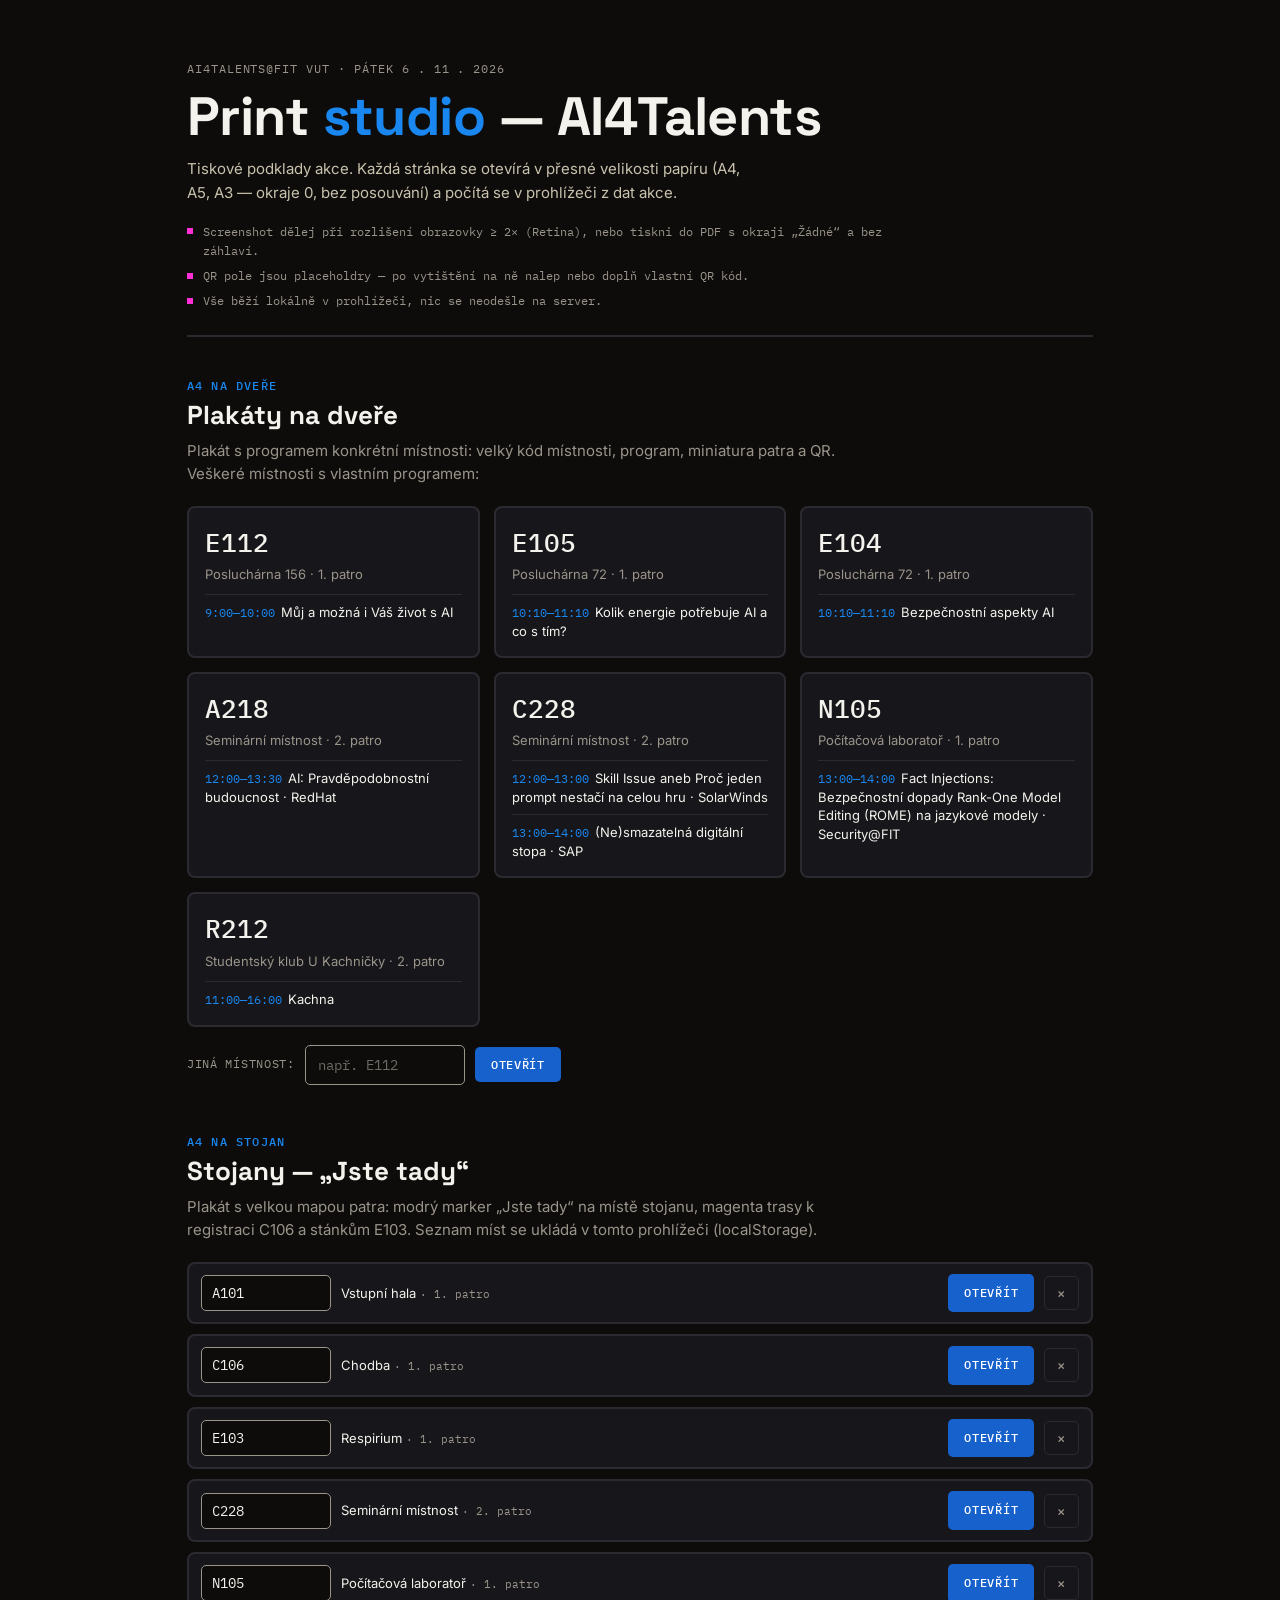
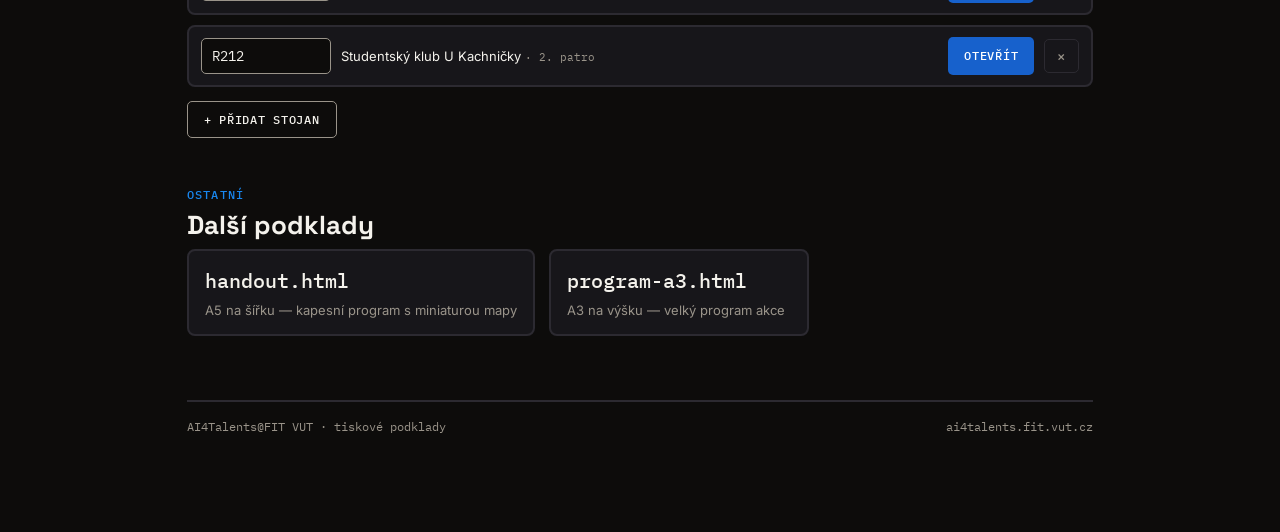
==== print/index.html @ 60e9061f "AI4Talents@FIT VUT — static site: programme app, map, print pages, route editor Pátek 6. 11. 2026 · " ====
<!DOCTYPE html>
<html lang="cs">
<head>
  <meta charset="utf-8">
  <meta name="viewport" content="width=device-width, initial-scale=1">
  <title>Print studio — AI4Talents</title>
  <meta name="description" content="Print studio AI4Talents@FIT VUT — generátor tiskových podkladů: plakáty na dveře, stojany „Jste tady“, letáček a A3 program.">
  <!-- One Google Fonts request: Space Grotesk 500/700, Inter 400/500/600, IBM Plex Mono 400/500 -->
  <link rel="preconnect" href="https://fonts.googleapis.com">
  <link rel="preconnect" href="https://fonts.gstatic.com" crossorigin>
  <link rel="stylesheet" href="https://fonts.googleapis.com/css2?family=Space+Grotesk:wght@500;700&amp;family=Inter:wght@400;500;600&amp;family=IBM+Plex+Mono:wght@400;500&amp;display=swap">
  <style>
    /* ============ Print studio (print/index.html) — SCREEN page, dark UI ============
       Not for printing itself: it opens the parametric print pages
       (door.html?room=, stand.html?at=, handout.html, program-a3.html),
       each rendered at its exact paper size for screenshotting. */

    :root {
      --ground-dark: #0d0c0b; --panel-dark: #17161a; --panel-dark-2: #1d1c21;
      --ink-on-dark: #f4f2ec; --muted-on-dark: #9a948a; --cream: #c9c2ad;
      --blue: #1761cc; --blue-bright: #1987ef; --magenta: #ff2fd6;
      --line-dark: #2c2a31;
    }

    * { box-sizing: border-box; }

    body {
      margin: 0;
      background: var(--ground-dark);
      color: var(--ink-on-dark);
      font-family: Inter, system-ui, sans-serif;
      font-size: 15px;
      line-height: 1.55;
    }

    .wrap { max-width: 1060px; margin: 0 auto; padding: 20px 20px 80px; }
    @media (min-width: 960px) { .wrap { padding: 32px 6vw 96px; } }

    a { color: var(--blue-bright); }

    :focus-visible {
      outline: 3px solid var(--blue-bright);
      outline-offset: 2px;
    }

    /* ------------------------------------------------------------- header -- */

    .ps-head { padding: 28px 0 24px; border-bottom: 2px solid var(--line-dark); }

    .ps-meta {
      margin: 0 0 10px;
      font-family: 'IBM Plex Mono', monospace;
      font-size: 12px; letter-spacing: .08em; text-transform: uppercase;
      color: var(--muted-on-dark);
    }

    .ps-title {
      margin: 0 0 12px;
      font-family: 'Space Grotesk', sans-serif;
      font-weight: 700;
      font-size: clamp(34px, 6vw, 54px);
      line-height: 1.05;
      letter-spacing: -.01em;
    }

    .ps-title em {
      font-style: normal; color: var(--blue-bright);
    }

    .ps-lede {
      margin: 0;
      max-width: 62ch;
      color: var(--cream);
      font-size: 15px;
    }

    .ps-notes {
      margin: 18px 0 0;
      padding: 0;
      list-style: none;
      display: grid;
      gap: 6px;
      max-width: 78ch;
    }

    .ps-notes li {
      font-family: 'IBM Plex Mono', monospace;
      font-size: 12px; line-height: 1.6;
      color: var(--muted-on-dark);
      padding-left: 16px;
      position: relative;
    }

    .ps-notes li::before {
      content: ''; position: absolute; left: 0; top: .55em;
      width: 6px; height: 6px; background: var(--magenta);
    }

    /* ---------------------------------------------------------- sections -- */

    .ps-sec { padding: 40px 0 8px; }

    .ps-sec-kicker {
      margin: 0 0 6px;
      font-family: 'IBM Plex Mono', monospace;
      font-size: 12px; font-weight: 500;
      letter-spacing: .1em; text-transform: uppercase;
      color: var(--blue-bright);
    }

    .ps-sec-title {
      margin: 0 0 8px;
      font-family: 'Space Grotesk', sans-serif;
      font-weight: 700; font-size: 26px; line-height: 1.15;
    }

    .ps-sec-desc { margin: 0 0 20px; color: var(--muted-on-dark); max-width: 72ch; }

    /* ------------------------------------------------------- door posters -- */

    .door-grid {
      display: grid;
      grid-template-columns: repeat(auto-fill, minmax(280px, 1fr));
      gap: 14px;
    }

    .door-btn {
      display: block;
      background: var(--panel-dark);
      border: 2px solid var(--line-dark);
      border-radius: 8px;
      padding: 14px 16px 16px;
      color: var(--ink-on-dark);
      text-decoration: none;
      transition: transform .15s ease, border-color .15s ease;
    }

    .door-btn:hover {
      transform: translateY(-4px);
      border-color: var(--blue);
    }

    .door-code {
      font-family: 'IBM Plex Mono', monospace;
      font-size: 26px; font-weight: 500;
      font-variant-numeric: tabular-nums;
    }

    .door-name {
      margin: 2px 0 10px;
      font-size: 13px; color: var(--muted-on-dark);
    }

    .door-ev {
      margin: 8px 0 0;
      padding-top: 8px;
      border-top: 1px solid var(--line-dark);
      font-size: 13px; line-height: 1.4;
    }

    .door-ev time {
      font-family: 'IBM Plex Mono', monospace;
      font-size: 12px; color: var(--blue-bright);
      margin-right: 6px;
      font-variant-numeric: tabular-nums;
    }

    .custom-form {
      margin-top: 18px;
      display: flex; flex-wrap: wrap; align-items: center; gap: 10px;
    }

    .custom-form label {
      font-family: 'IBM Plex Mono', monospace;
      font-size: 12px; letter-spacing: .06em; text-transform: uppercase;
      color: var(--muted-on-dark);
    }

    .ps-input {
      background: var(--ground-dark);
      border: 1px solid var(--muted-on-dark);
      border-radius: 5px;
      color: var(--ink-on-dark);
      font-family: 'IBM Plex Mono', monospace;
      font-size: 14px;
      padding: 10px 12px;
      width: 160px;
    }

    .ps-input::placeholder { color: #6f6b64; }

    .ps-input:focus-visible { outline-offset: 0; border-color: var(--blue-bright); }

    .ps-err {
      margin: 10px 0 0;
      font-family: 'IBM Plex Mono', monospace;
      font-size: 12px;
      color: #ff8fd9;
    }

    /* --------------------------------------------------------------- stands -- */

    .stand-list { list-style: none; margin: 0; padding: 0; display: grid; gap: 10px; }

    .stand-row {
      display: grid;
      grid-template-columns: 130px 1fr auto auto;
      gap: 10px; align-items: center;
      background: var(--panel-dark);
      border: 2px solid var(--line-dark);
      border-radius: 8px;
      padding: 10px 12px;
    }

    .stand-row input.ps-input { width: 100%; padding: 8px 10px; }

    .stand-label {
      font-size: 13px; line-height: 1.4;
      color: var(--ink-on-dark);
      min-width: 0;
      overflow-wrap: anywhere;
    }

    .stand-label small { color: var(--muted-on-dark); font-family: 'IBM Plex Mono', monospace; font-size: 11px; }
    .stand-label.is-bad { color: #ff8fd9; font-family: 'IBM Plex Mono', monospace; font-size: 12px; }

    .stand-add { margin-top: 14px; }

    @media (max-width: 640px) {
      .stand-row { grid-template-columns: 1fr auto; }
      .stand-row input.ps-input { grid-column: 1 / -1; }
      .stand-label { grid-column: 1 / -1; }
    }

    /* -------------------------------------------------------------- buttons -- */

    .btn {
      display: inline-block;
      background: var(--blue);
      color: #fff;
      border: 0; border-radius: 5px;
      font-family: 'IBM Plex Mono', monospace;
      font-size: 12px; font-weight: 500;
      letter-spacing: .06em; text-transform: uppercase;
      text-decoration: none;
      padding: 10px 16px;
      cursor: pointer;
      transition: transform .15s ease, background .15s ease;
    }

    .btn:hover { background: var(--blue-bright); transform: translateY(-2px); color: #fff; }

    .btn--off {
      background: var(--panel-dark-2);
      color: var(--muted-on-dark);
      cursor: not-allowed;
      pointer-events: none;
    }

    .btn--ghost {
      background: transparent;
      color: var(--ink-on-dark);
      border: 1px solid var(--muted-on-dark);
    }

    .btn--ghost:hover { border-color: var(--blue-bright); color: var(--blue-bright); background: transparent; }

    .btn--remove {
      background: transparent;
      border: 1px solid var(--line-dark);
      color: var(--muted-on-dark);
      font-size: 14px; line-height: 1;
      padding: 9px 12px;
    }

    .btn--remove:hover { border-color: #ff8fd9; color: #ff8fd9; background: transparent; transform: none; }

    .other-grid { display: flex; flex-wrap: wrap; gap: 14px; }

    .other-btn {
      display: block;
      min-width: 260px;
      background: var(--panel-dark);
      border: 2px solid var(--line-dark);
      border-radius: 8px;
      padding: 14px 16px;
      color: var(--ink-on-dark);
      text-decoration: none;
      transition: transform .15s ease, border-color .15s ease;
    }

    .other-btn:hover { transform: translateY(-4px); border-color: var(--blue); color: var(--ink-on-dark); }

    .other-btn .door-code { font-size: 20px; }
    .other-btn p { margin: 4px 0 0; font-size: 13px; color: var(--muted-on-dark); }

    /* --------------------------------------------------------------- footer -- */

    .ps-foot {
      margin-top: 56px;
      padding-top: 16px;
      border-top: 2px solid var(--line-dark);
      font-family: 'IBM Plex Mono', monospace;
      font-size: 12px; color: var(--muted-on-dark);
      display: flex; flex-wrap: wrap; gap: 8px 24px; justify-content: space-between;
    }
  </style>
</head>
<body>
  <div class="wrap">
    <header class="ps-head">
      <p class="ps-meta">AI4Talents@FIT VUT · pátek 6 . 11 . 2026</p>
      <h1 class="ps-title">Print <em>studio</em> — AI4Talents</h1>
      <p class="ps-lede">
        Tiskové podklady akce. Každá stránka se otevírá v přesné velikosti papíru
        (A4, A5, A3 — okraje 0, bez posouvání) a počítá se v prohlížeči z dat akce.
      </p>
      <ul class="ps-notes">
        <li>Screenshot dělej při rozlišení obrazovky ≥ 2× (Retina), nebo tiskni do PDF s okraji „Žádné“ a bez záhlaví.</li>
        <li>QR pole jsou placeholdry — po vytištění na ně nalep nebo doplň vlastní QR kód.</li>
        <li>Vše běží lokálně v prohlížeči, nic se neodešle na server.</li>
      </ul>
    </header>

    <main>
      <!-- ---------------------------------------------------- door posters -->
      <section class="ps-sec" aria-labelledby="doors-title">
        <p class="ps-sec-kicker">A4 na dveře</p>
        <h2 class="ps-sec-title" id="doors-title">Plakáty na dveře</h2>
        <p class="ps-sec-desc">
          Plakát s programem konkrétní místnosti: velký kód místnosti, program,
          miniatura patra a QR. Veškeré místnosti s vlastním programem:
        </p>
        <div class="door-grid" id="door-grid"></div>

        <form class="custom-form" id="door-custom" novalidate>
          <label for="door-room">Jiná místnost:</label>
          <input class="ps-input" id="door-room" name="room" list="stand-rooms"
                 placeholder="např. E112" autocomplete="off" spellcheck="false">
          <button class="btn" type="submit">Otevřít</button>
        </form>
        <p class="ps-err" id="door-err" role="alert" hidden></p>
      </section>

      <!-- --------------------------------------------------------- stands -->
      <section class="ps-sec" aria-labelledby="stands-title">
        <p class="ps-sec-kicker">A4 na stojan</p>
        <h2 class="ps-sec-title" id="stands-title">Stojany — „Jste tady“</h2>
        <p class="ps-sec-desc">
          Plakát s velkou mapou patra: modrý marker „Jste tady“ na místě stojanu,
          magenta trasy k registraci C106 a stánkům E103. Seznam míst se ukládá
          v tomto prohlížeči (localStorage).
        </p>
        <ul class="stand-list" id="stand-list"></ul>
        <button class="btn btn--ghost stand-add" id="stand-add" type="button">+ Přidat stojan</button>
      </section>

      <!-- --------------------------------------------------------- other -->
      <section class="ps-sec" aria-labelledby="other-title">
        <p class="ps-sec-kicker">Ostatní</p>
        <h2 class="ps-sec-title" id="other-title">Další podklady</h2>
        <div class="other-grid">
          <a class="other-btn" href="handout.html" target="_blank" rel="noopener">
            <span class="door-code">handout.html</span>
            <p>A5 na šířku — kapesní program s miniaturou mapy</p>
          </a>
          <a class="other-btn" href="program-a3.html" target="_blank" rel="noopener">
            <span class="door-code">program-a3.html</span>
            <p>A3 na výšku — velký program akce</p>
          </a>
        </div>
      </section>
    </main>

    <footer class="ps-foot">
      <span>AI4Talents@FIT VUT · tiskové podklady</span>
      <span>ai4talents.fit.vut.cz</span>
    </footer>
  </div>

  <!-- room ids of floors 1 / 2 / -2 for the stand editor + custom door input -->
  <datalist id="stand-rooms"></datalist>

  <script src="../assets/js/data.js"></script>
  <script>
    // print/index.html — print studio logic (screen only, dark UI).
    // Builds door-poster buttons from event data, a validated custom-room
    // opener, and a localStorage-persisted stands editor ('ai4t-stands').
    (function () {
      'use strict';

      var DATA = window.AI4T_DATA;

      // ------------------------------------------------------------- index --

      var roomIndex = {};   // canonical id -> {floor, room}
      var FLOOR_CAPTION = {
        '2': '2. patro', '1': '1. patro', '-1': '-1. podlaží',
        '-2': '-2. podlaží', '3': '3. patro', '4': '4. patro'
      };
      Object.keys(DATA.map).forEach(function (f) {
        DATA.map[f].rooms.forEach(function (r) {
          if (!roomIndex[r.id]) roomIndex[r.id] = { floor: f, room: r };
        });
      });

      function esc(s) {
        return String(s).replace(/[&<>"']/g, function (c) {
          return { '&': '&amp;', '<': '&lt;', '>': '&gt;', '"': '&quot;', "'": '&#39;' }[c];
        });
      }

      // Case-insensitive room lookup; returns canonical id or null.
      function findRoom(raw) {
        var v = String(raw || '').trim();
        if (!v) return null;
        if (roomIndex[v]) return v;
        var up = v.toUpperCase();
        if (roomIndex[up]) return up;
        return null;
      }

      function roomLabel(id) {
        var info = roomIndex[id];
        if (!info) return null;
        var name = info.room.name || 'místnost bez názvu';
        return { name: name, floor: FLOOR_CAPTION[info.floor] || info.floor };
      }

      // -------------------------------------------------------- door grid --

      // Event rooms with their own programme (SPEC 4 door poster set).
      var DOOR_ROOMS = ['E112', 'E105', 'E104', 'A218', 'C228', 'N105', 'R212'];
      var eventsByRoom = {};
      ((DATA.events && DATA.events.events) || []).forEach(function (ev) {
        (eventsByRoom[ev.room] = eventsByRoom[ev.room] || []).push(ev);
      });

      var doorGrid = document.getElementById('door-grid');
      doorGrid.innerHTML = DOOR_ROOMS.map(function (id) {
        var evs = eventsByRoom[id] || [];
        var lab = roomLabel(id) || { name: '', floor: '' };
        var evHtml = evs.map(function (ev) {
          return '<p class="door-ev"><time>' + esc(ev.start) + '—' + esc(ev.end) + '</time>' +
            esc(ev.title) + (ev.partner ? ' · ' + esc(ev.partner) : '') + '</p>';
        }).join('');
        return '<a class="door-btn" href="door.html?room=' + encodeURIComponent(id) +
          '" target="_blank" rel="noopener">' +
          '<span class="door-code">' + esc(id) + '</span>' +
          '<p class="door-name">' + esc(lab.name) + ' · ' + esc(lab.floor) + '</p>' +
          evHtml + '</a>';
      }).join('');

      // -------------------------------------------------- custom door form --

      var doorForm = document.getElementById('door-custom');
      var doorInput = document.getElementById('door-room');
      var doorErr = document.getElementById('door-err');

      doorForm.addEventListener('submit', function (e) {
        e.preventDefault();
        var id = findRoom(doorInput.value);
        doorErr.hidden = true;
        if (!id) {
          doorErr.textContent = 'Neznámá místnost — zkontroluj kód (např. E112, C228, R212).';
          doorErr.hidden = false;
          doorInput.focus();
          return;
        }
        doorInput.value = id;
        window.open('door.html?room=' + encodeURIComponent(id), '_blank', 'noopener');
      });

      // ------------------------------------------------------ stands editor --

      var DEFAULT_STANDS = ['A101', 'C106', 'E103', 'C228', 'N105', 'R212'];
      var STORE_KEY = 'ai4t-stands';

      function loadStands() {
        try {
          var raw = window.localStorage.getItem(STORE_KEY);
          if (raw == null) return DEFAULT_STANDS.slice();
          var arr = JSON.parse(raw);
          if (Object.prototype.toString.call(arr) !== '[object Array]') return DEFAULT_STANDS.slice();
          return arr.map(function (v) { return String(v).trim().toUpperCase(); })
            .filter(function (v) { return v.length > 0; });
        } catch (err) {
          return DEFAULT_STANDS.slice();
        }
      }

      function saveStands(ids) {
        try { window.localStorage.setItem(STORE_KEY, JSON.stringify(ids)); }
        catch (err) { /* storage unavailable (private mode) — keep session-only */ }
      }

      // Datalist: all room ids of the floors used by stands (1, 2, -2).
      var datalist = document.getElementById('stand-rooms');
      datalist.innerHTML = ['1', '2', '-2'].map(function (f) {
        return DATA.map[f].rooms.map(function (r) {
          return '<option value="' + esc(r.id) + '"></option>';
        }).join('');
      }).join('');

      var standList = document.getElementById('stand-list');
      var standSeq = 0; // unique input ids for label/aria wiring

      function makeRow(value) {
        standSeq += 1;
        var li = document.createElement('li');
        li.className = 'stand-row';

        var input = document.createElement('input');
        input.className = 'ps-input';
        input.id = 'stand-input-' + standSeq;
        input.setAttribute('list', 'stand-rooms');
        input.setAttribute('autocomplete', 'off');
        input.setAttribute('spellcheck', 'false');
        input.placeholder = 'kód místnosti';
        input.value = value;

        var lab = document.createElement('label');
        lab.className = 'sr-label'; // visually hidden, keyboard/AT label
        lab.setAttribute('for', input.id);
        lab.textContent = 'Místnost stojanu';
        lab.style.position = 'absolute';
        lab.style.width = '1px'; lab.style.height = '1px';
        lab.style.overflow = 'hidden'; lab.style.clip = 'rect(0 0 0 0)';

        var label = document.createElement('span');
        label.className = 'stand-label';

        var open = document.createElement('a');
        open.className = 'btn';
        open.target = '_blank';
        open.rel = 'noopener';
        open.textContent = 'Otevřít';

        var remove = document.createElement('button');
        remove.className = 'btn btn--remove';
        remove.type = 'button';
        remove.textContent = '×';
        remove.addEventListener('click', function () {
          li.remove();
          persist();
        });

        li.appendChild(lab);
        li.appendChild(input);
        li.appendChild(label);
        li.appendChild(open);
        li.appendChild(remove);

        input.addEventListener('input', function () { updateRow(li, input, label, open, remove); });
        input.addEventListener('change', function () {
          var id = findRoom(input.value);
          if (id) input.value = id;
          updateRow(li, input, label, open, remove);
          persist();
        });

        updateRow(li, input, label, open, remove);
        return li;
      }

      function updateRow(li, input, label, open, remove) {
        var id = findRoom(input.value);
        if (id) {
          var lab = roomLabel(id);
          label.className = 'stand-label';
          label.innerHTML = esc(lab.name) + ' <small>· ' + esc(lab.floor) + '</small>';
          open.className = 'btn';
          open.setAttribute('aria-disabled', 'false');
          open.removeAttribute('aria-label');
          open.setAttribute('href', 'stand.html?at=' + encodeURIComponent(id));
          remove.setAttribute('aria-label', 'Odebrat stojan ' + id);
        } else {
          var v = input.value.trim();
          label.className = 'stand-label is-bad';
          label.textContent = v ? ('Neznámá místnost „' + v + '“') : 'Zadej kód místnosti';
          open.className = 'btn btn--off';
          open.setAttribute('aria-disabled', 'true');
          open.removeAttribute('href');
          remove.setAttribute('aria-label', 'Odebrat prázdný stojan');
        }
      }

      function persist() {
        var ids = [];
        standList.querySelectorAll('input').forEach(function (inp) {
          var v = inp.value.trim().toUpperCase();
          if (v) ids.push(v);
        });
        saveStands(ids);
      }

      loadStands().forEach(function (id) {
        standList.appendChild(makeRow(id));
      });

      document.getElementById('stand-add').addEventListener('click', function () {
        var row = makeRow('');
        standList.appendChild(row);
        persist();
        row.querySelector('input').focus();
      });
    })();
  </script>
</body>
</html>
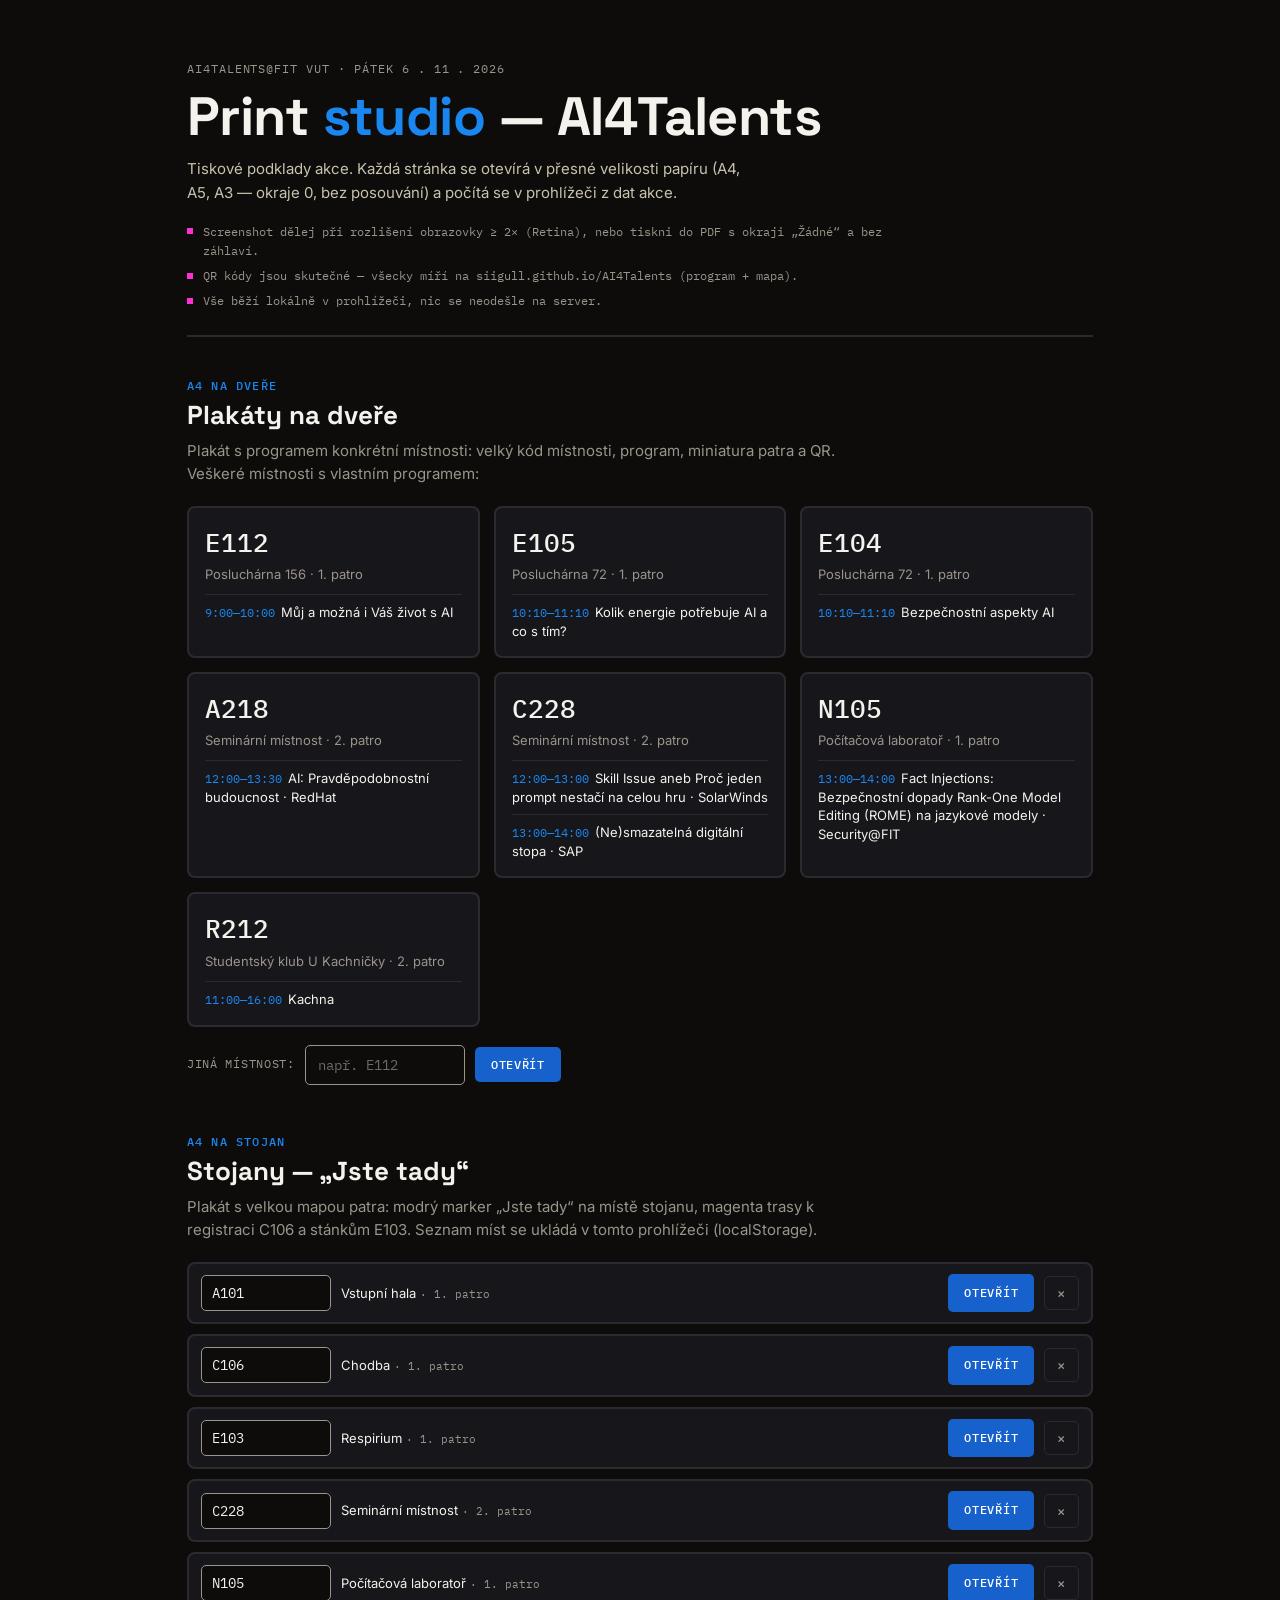
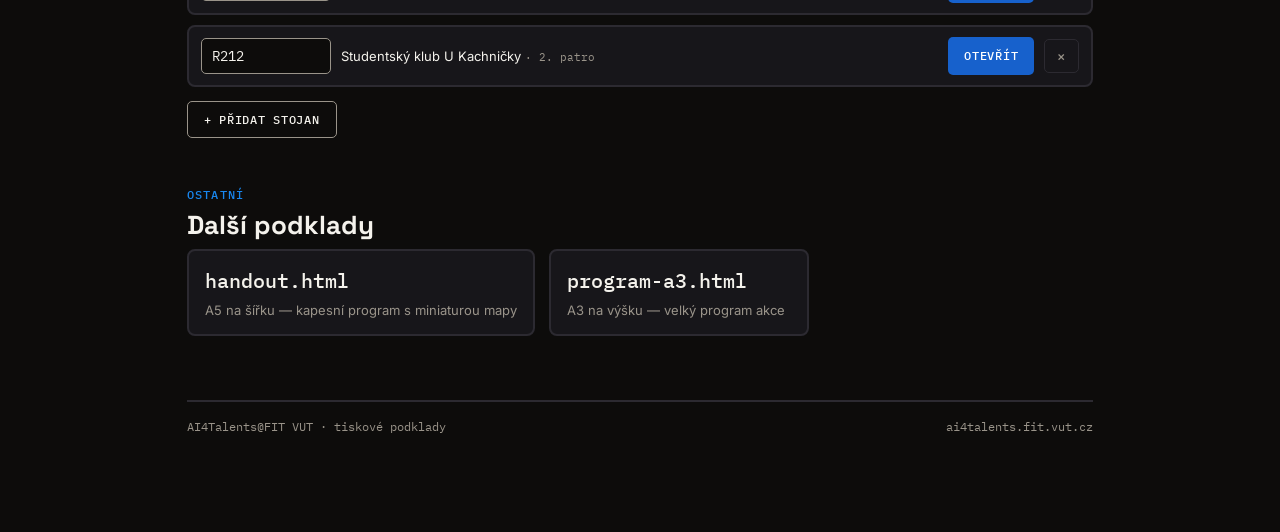
==== commit 3d99b565: "feat: real QR codes in all print pages → https://siigull.github.io/AI4Talents/ (v5-Q, quiet zone bak" ====
--- a/print/index.html
+++ b/print/index.html
@@ -317,7 +317,7 @@
       </p>
       <ul class="ps-notes">
         <li>Screenshot dělej při rozlišení obrazovky ≥ 2× (Retina), nebo tiskni do PDF s okraji „Žádné“ a bez záhlaví.</li>
-        <li>QR pole jsou placeholdry — po vytištění na ně nalep nebo doplň vlastní QR kód.</li>
+        <li>QR kódy jsou skutečné — všecky míří na siigull.github.io/AI4Talents (program + mapa).</li>
         <li>Vše běží lokálně v prohlížeči, nic se neodešle na server.</li>
       </ul>
     </header>
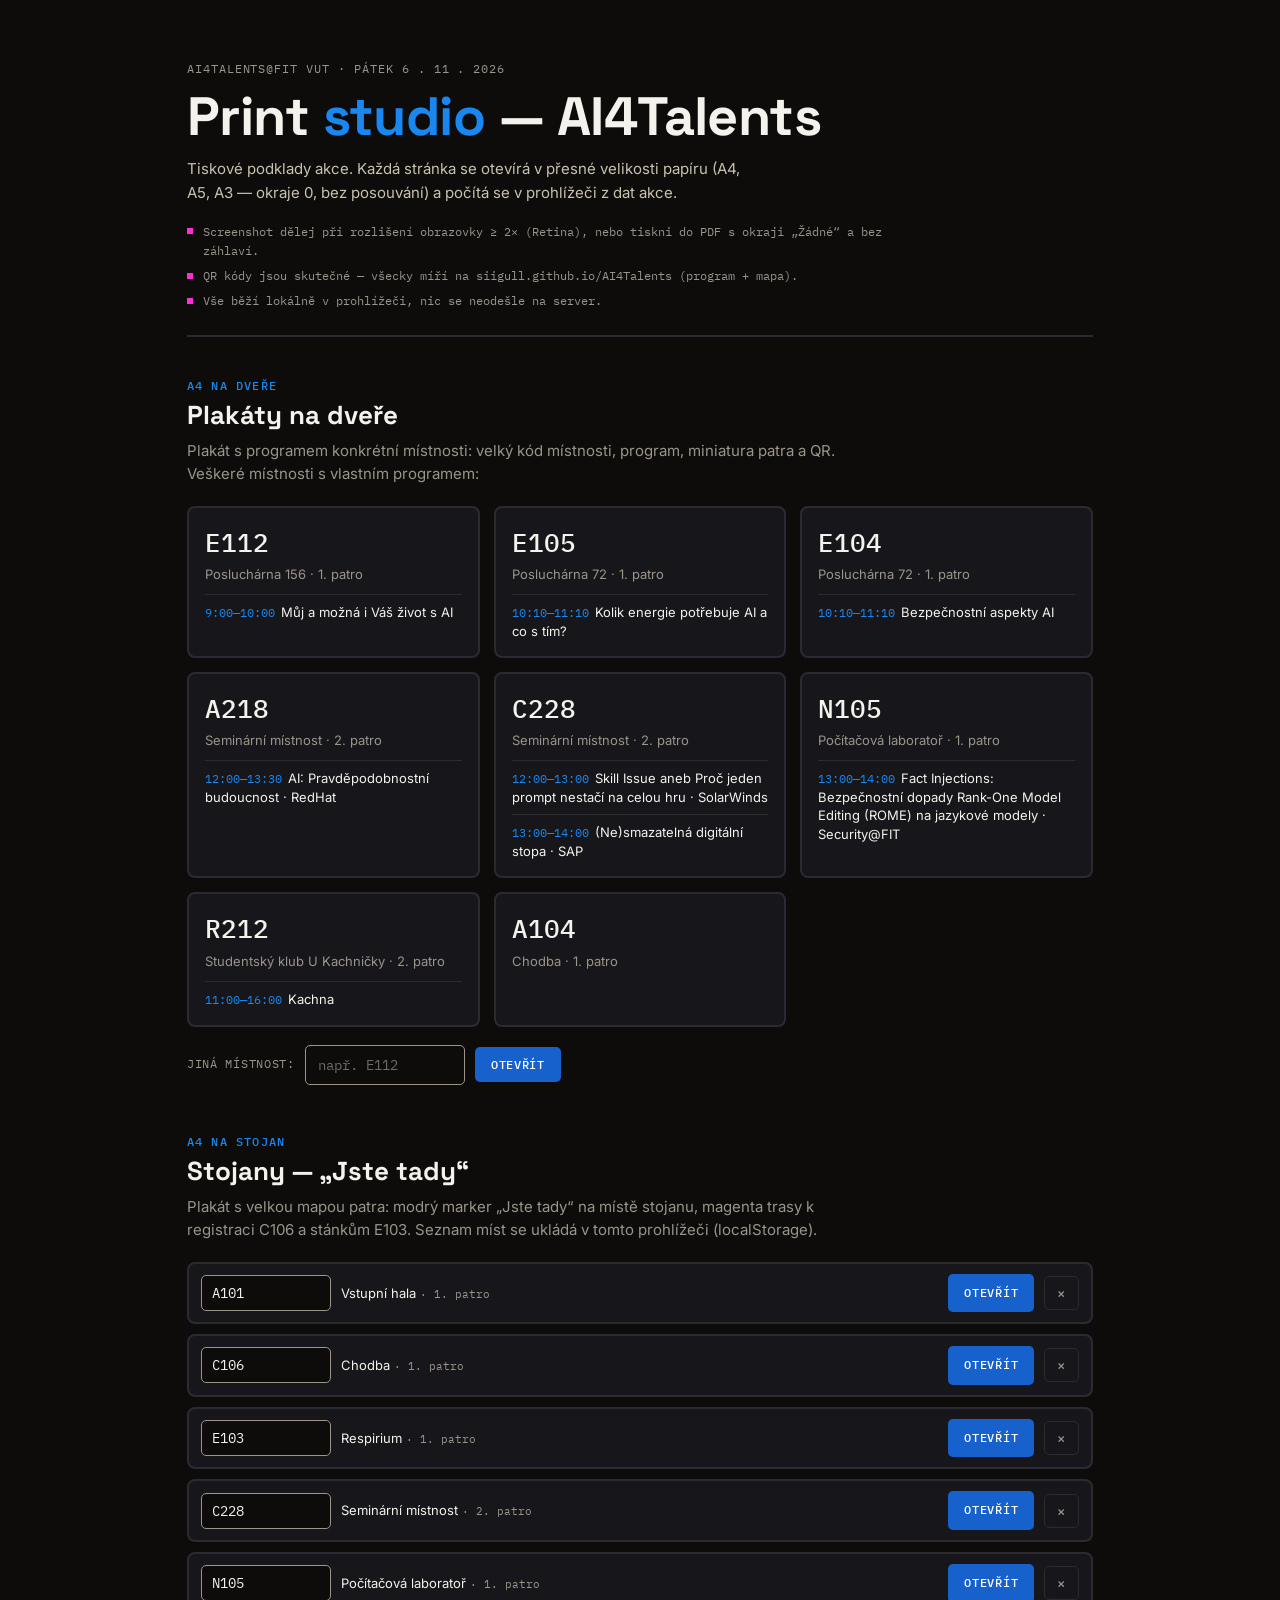
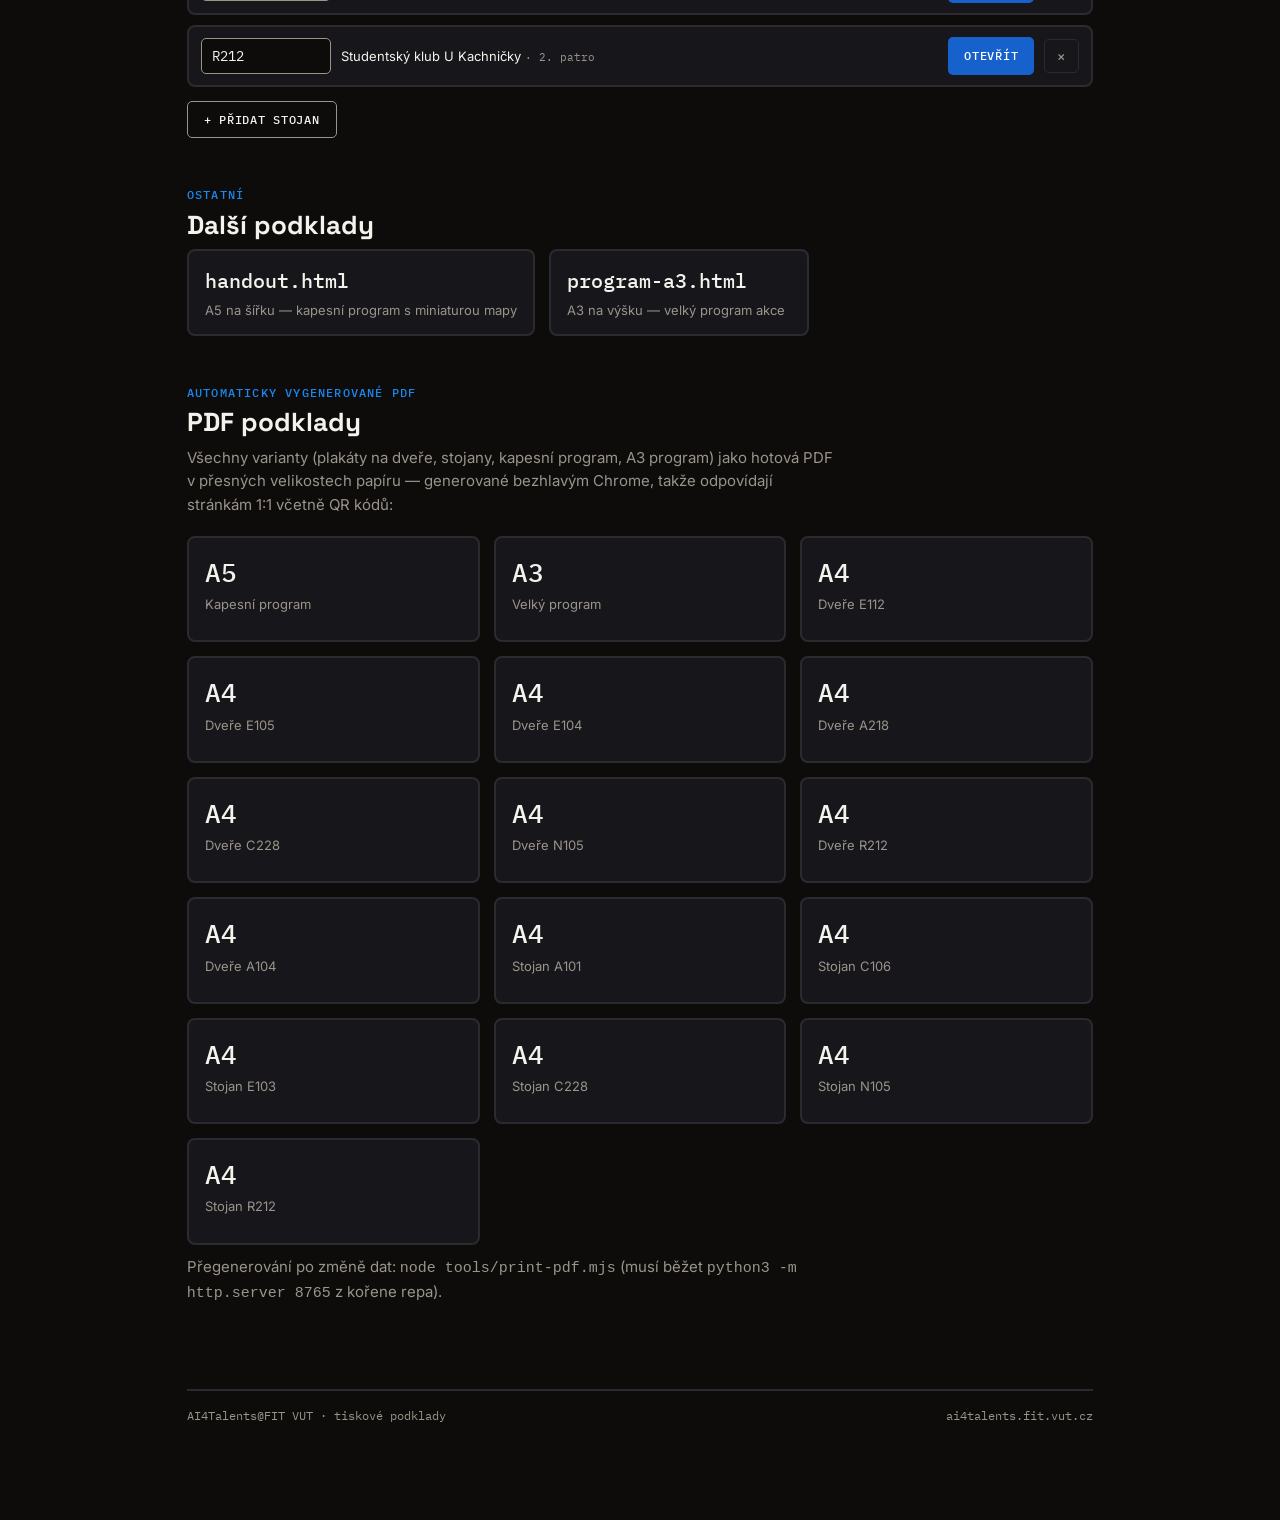
==== commit f51e19d8: "feat: stand v3 tourist signs (direction signboard + first-leg arrows + nearest-room cards); prohlídk" ====
--- a/print/index.html
+++ b/print/index.html
@@ -370,6 +370,21 @@
           </a>
         </div>
       </section>
+      <!-- ------------------------------------------------------------ PDFs -->
+      <section class="ps-sec" aria-labelledby="pdf-title">
+        <p class="ps-sec-kicker">Automaticky vygenerované PDF</p>
+        <h2 class="ps-sec-title" id="pdf-title">PDF podklady</h2>
+        <p class="ps-sec-desc">
+          Všechny varianty (plakáty na dveře, stojany, kapesní program, A3 program)
+          jako hotová PDF v přesných velikostech papíru — generované bezhlavým
+          Chrome, takže odpovídají stránkám 1:1 včetně QR kódů:
+        </p>
+        <div class="door-grid" id="pdf-grid"></div>
+        <p class="ps-sec-desc" style="margin-top: 10px">
+          Přegenerování po změně dat: <code>node tools/print-pdf.mjs</code>
+          (musí běžet <code>python3 -m http.server 8765</code> z kořene repa).
+        </p>
+      </section>
     </main>
 
     <footer class="ps-foot">
@@ -430,7 +445,7 @@
       // -------------------------------------------------------- door grid --
 
       // Event rooms with their own programme (SPEC 4 door poster set).
-      var DOOR_ROOMS = ['E112', 'E105', 'E104', 'A218', 'C228', 'N105', 'R212'];
+      var DOOR_ROOMS = ['E112', 'E105', 'E104', 'A218', 'C228', 'N105', 'R212', 'A104'];
       var eventsByRoom = {};
       ((DATA.events && DATA.events.events) || []).forEach(function (ev) {
         (eventsByRoom[ev.room] = eventsByRoom[ev.room] || []).push(ev);
@@ -604,6 +619,22 @@
         persist();
         row.querySelector('input').focus();
       });
+      // ----------------------------------------------------------- PDFs --
+      var PDFS = [
+        ['../pdf/handout-a5.pdf', 'Kapesní program', 'A5'],
+        ['../pdf/program-a3.pdf', 'Velký program', 'A3'],
+      ].concat(DOOR_ROOMS.map(function (id) {
+        return ['../pdf/door-' + id.toLowerCase() + '.pdf', 'Dveře ' + id, 'A4'];
+      })).concat(loadStands().map(function (id) {
+        return ['../pdf/stand-' + id.toLowerCase() + '.pdf', 'Stojan ' + id, 'A4'];
+      }));
+      var pdfGrid = document.getElementById('pdf-grid');
+      pdfGrid.innerHTML = PDFS.map(function (p) {
+        return '<a class="door-btn" href="' + p[0] + '" target="_blank" rel="noopener">' +
+          '<span class="door-code">' + esc(p[2]) + '</span>' +
+          '<p class="door-name">' + esc(p[1]) + '</p></a>';
+      }).join('');
+
     })();
   </script>
 </body>
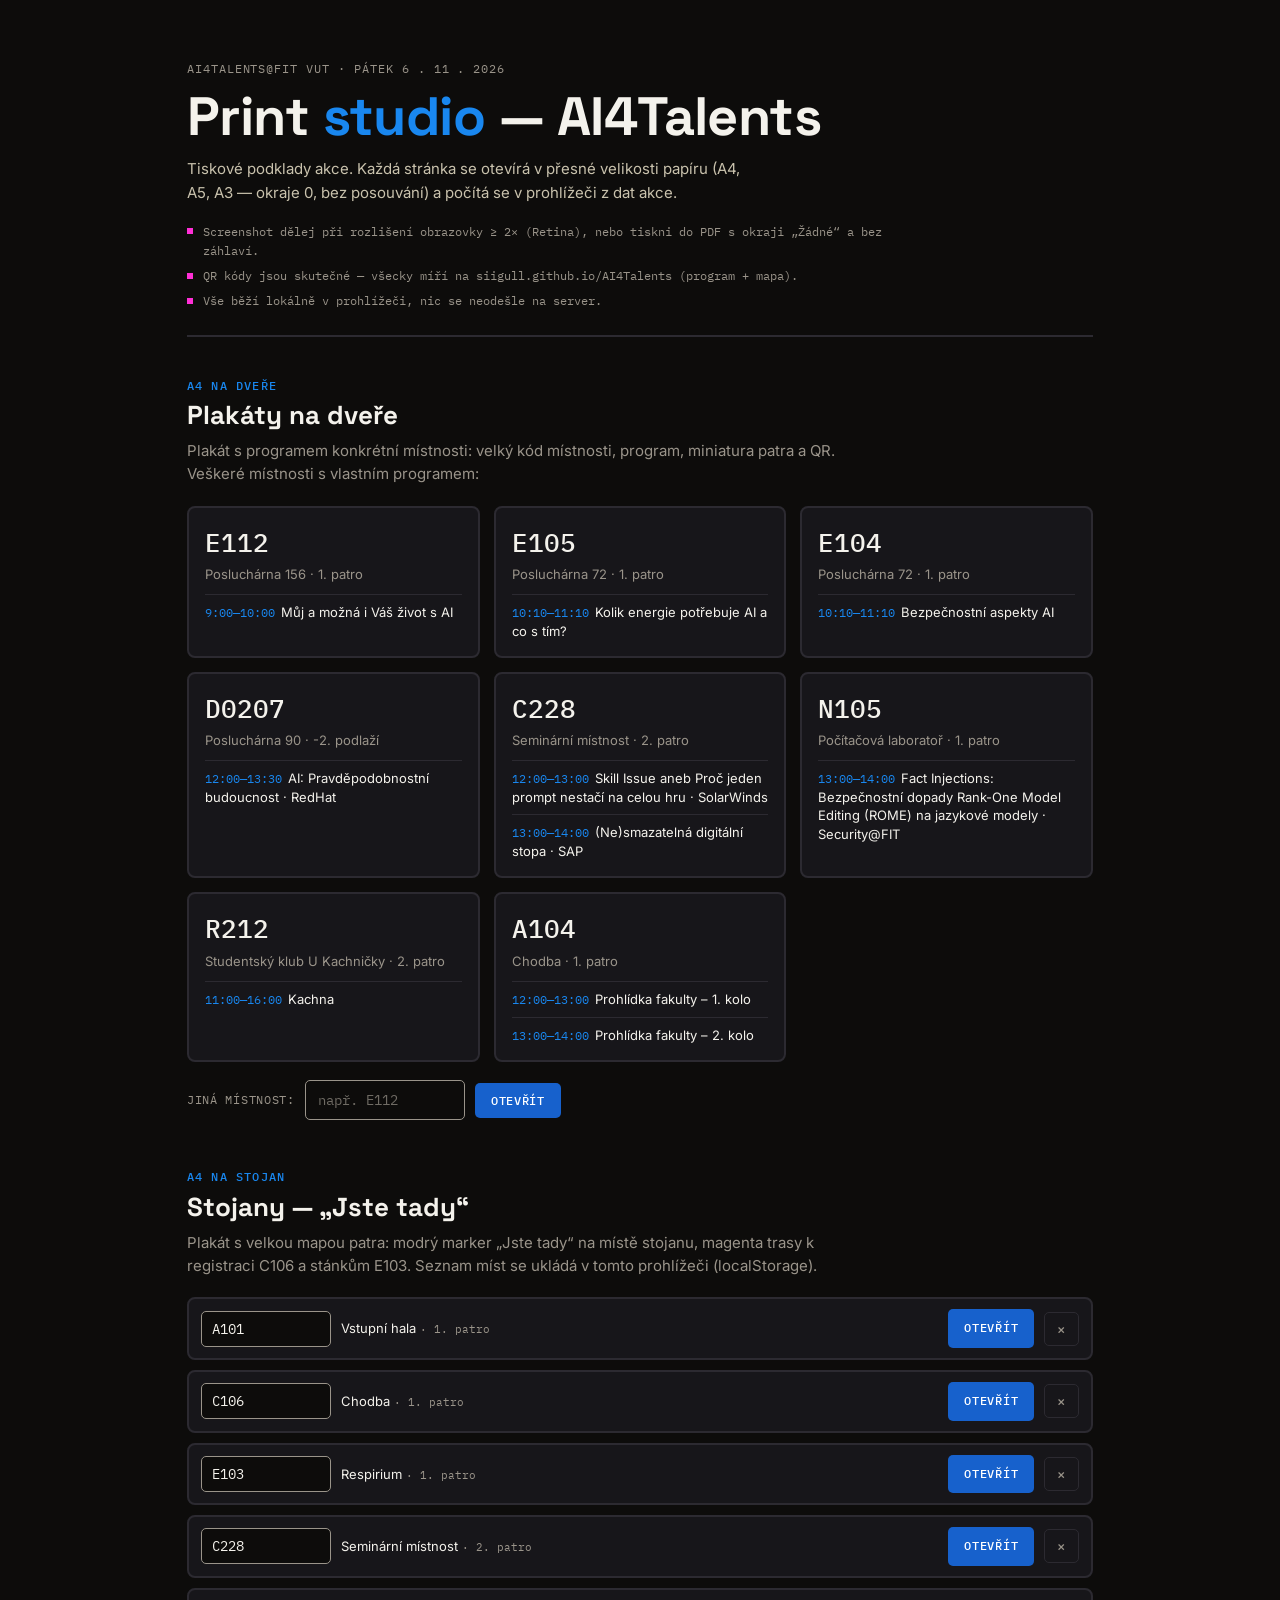
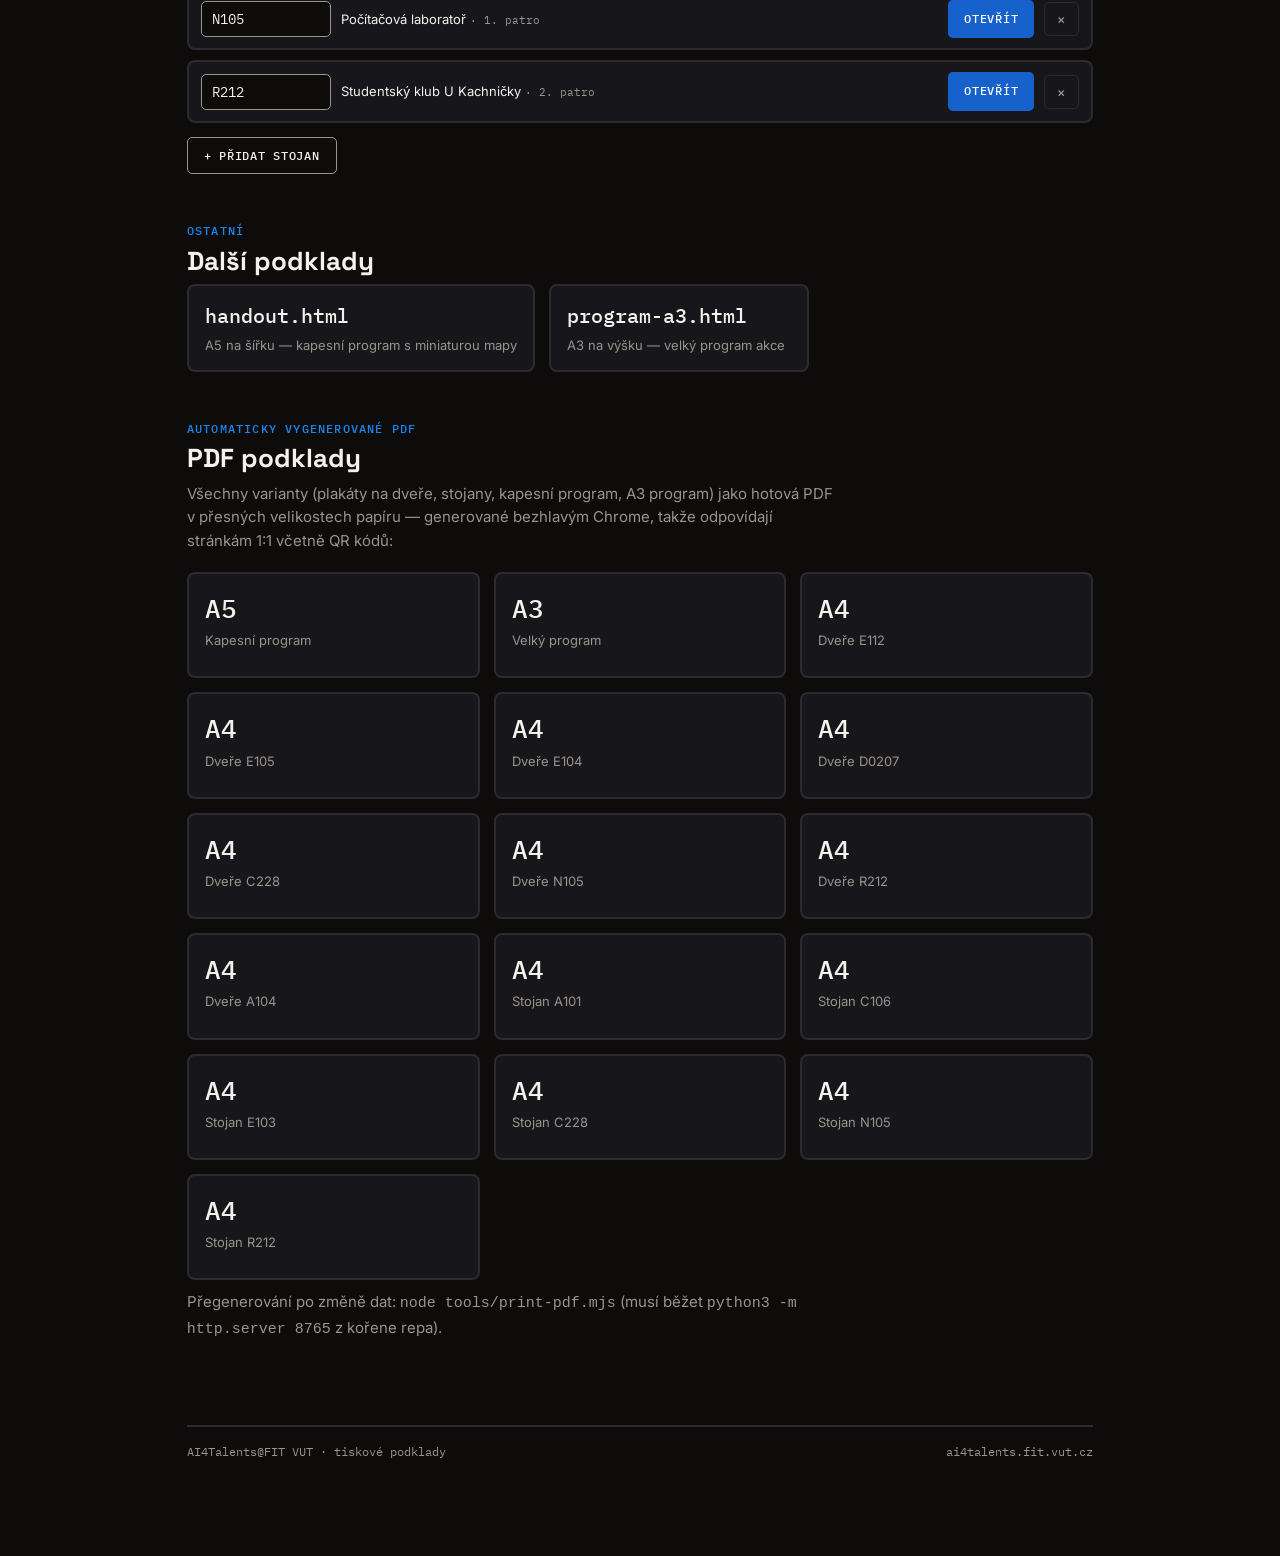
==== commit f82f83d3: "feat: RedHat workshop moved to D0207 (basement -2) — grid floor row, map switcher grows to event flo" ====
--- a/print/index.html
+++ b/print/index.html
@@ -445,7 +445,7 @@
       // -------------------------------------------------------- door grid --
 
       // Event rooms with their own programme (SPEC 4 door poster set).
-      var DOOR_ROOMS = ['E112', 'E105', 'E104', 'A218', 'C228', 'N105', 'R212', 'A104'];
+      var DOOR_ROOMS = ['E112', 'E105', 'E104', 'D0207', 'C228', 'N105', 'R212', 'A104'];
       var eventsByRoom = {};
       ((DATA.events && DATA.events.events) || []).forEach(function (ev) {
         (eventsByRoom[ev.room] = eventsByRoom[ev.room] || []).push(ev);
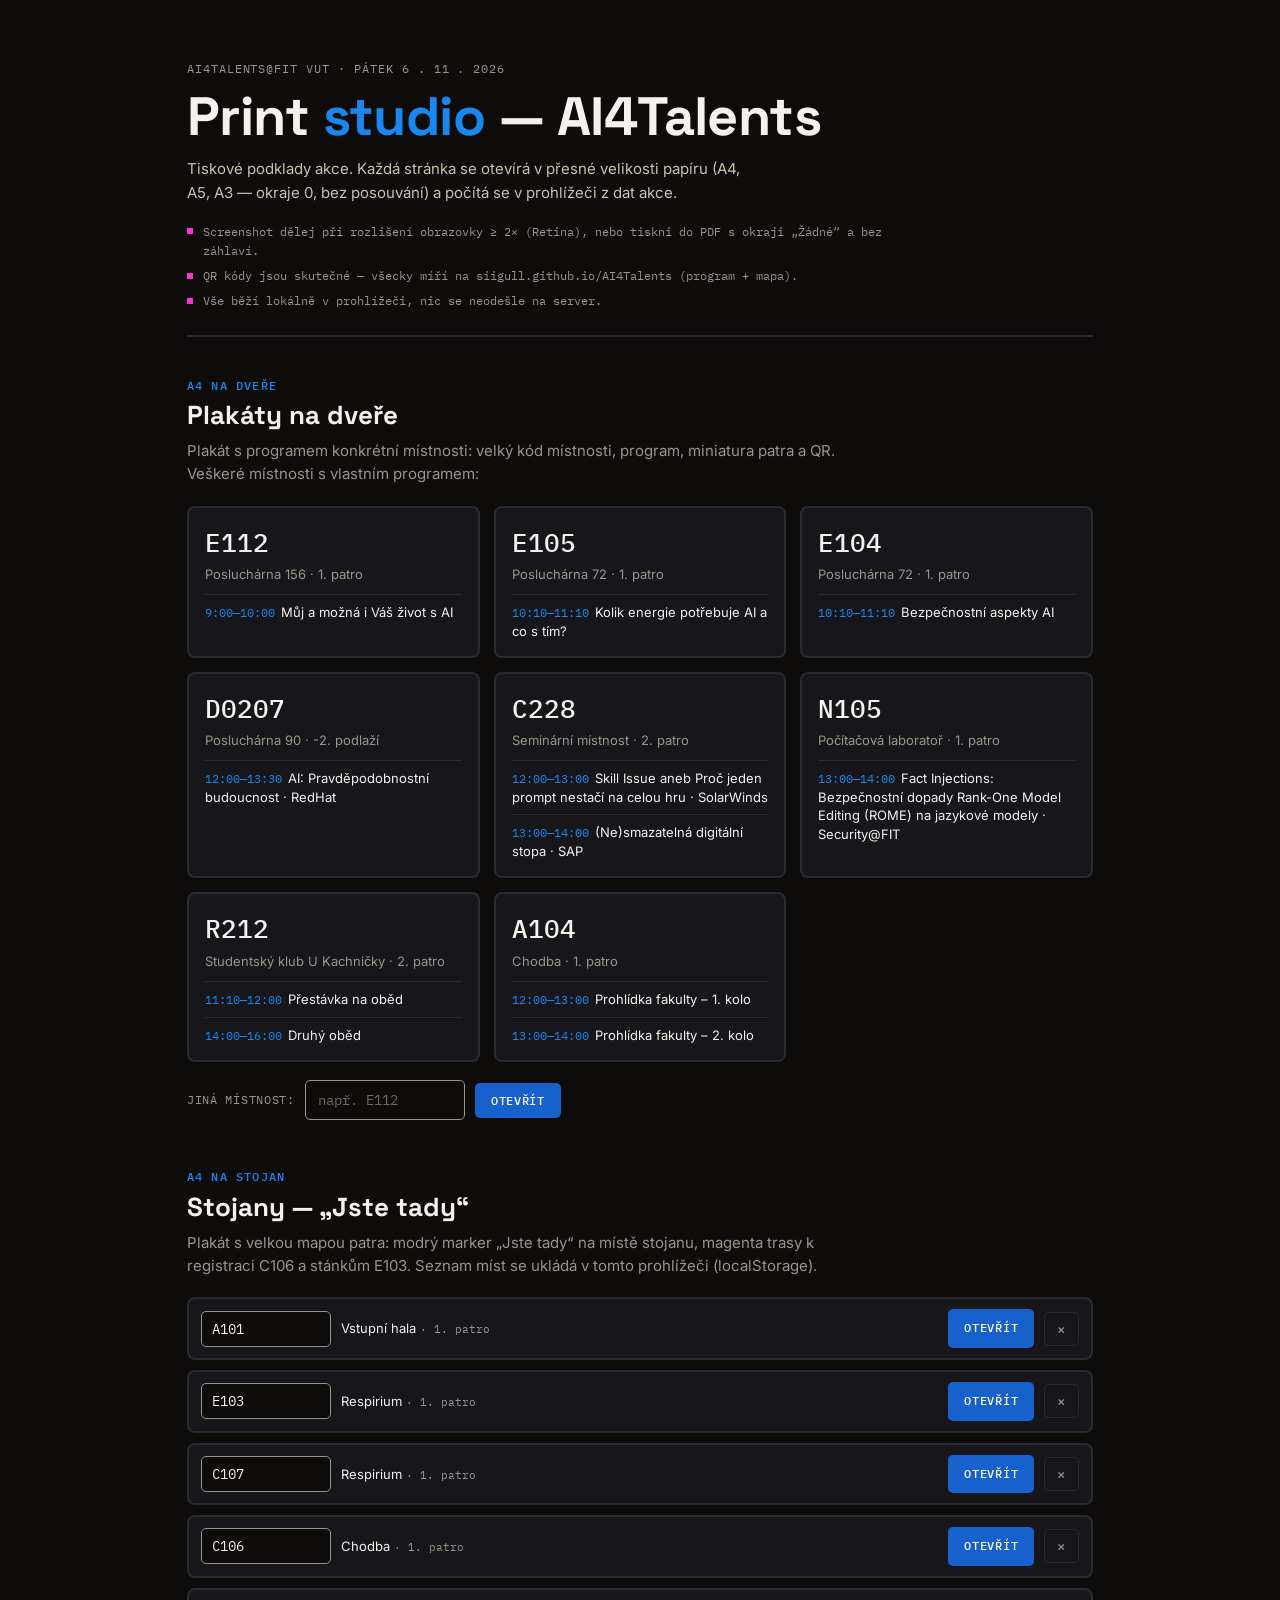
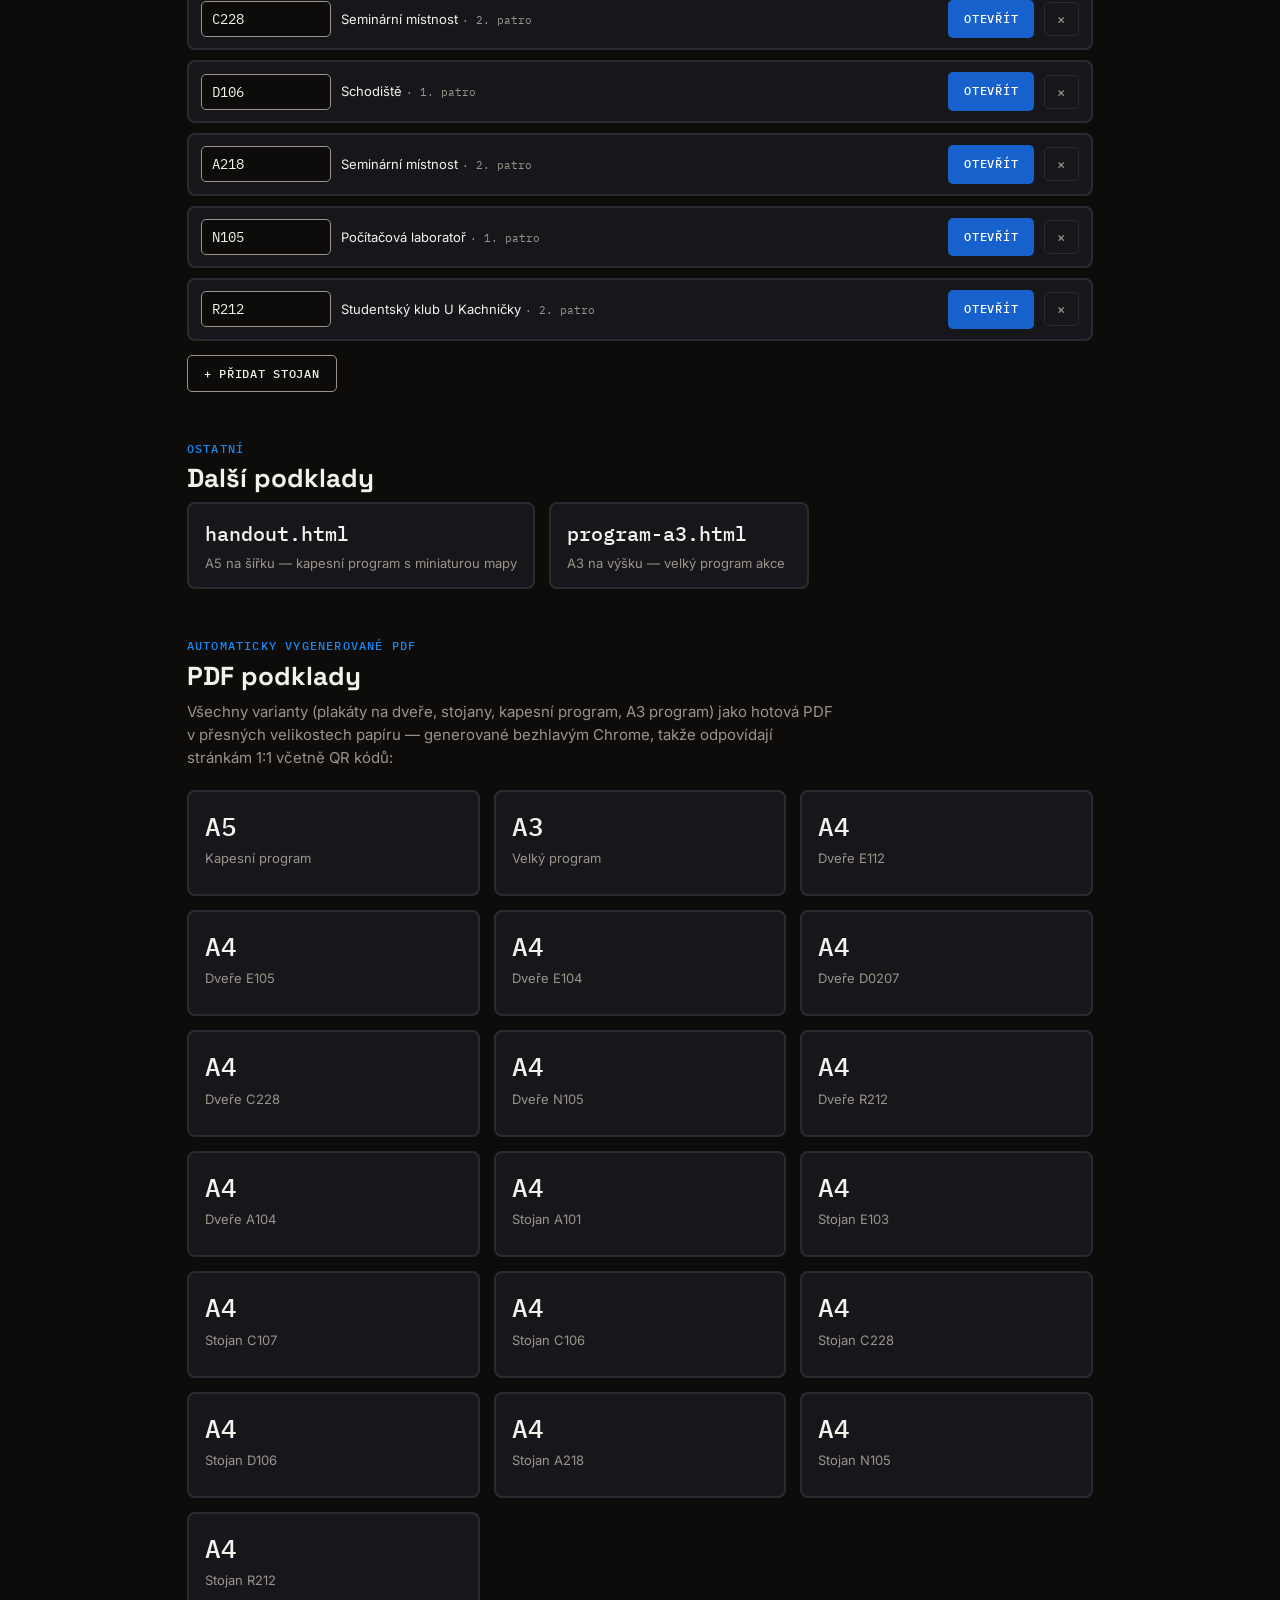
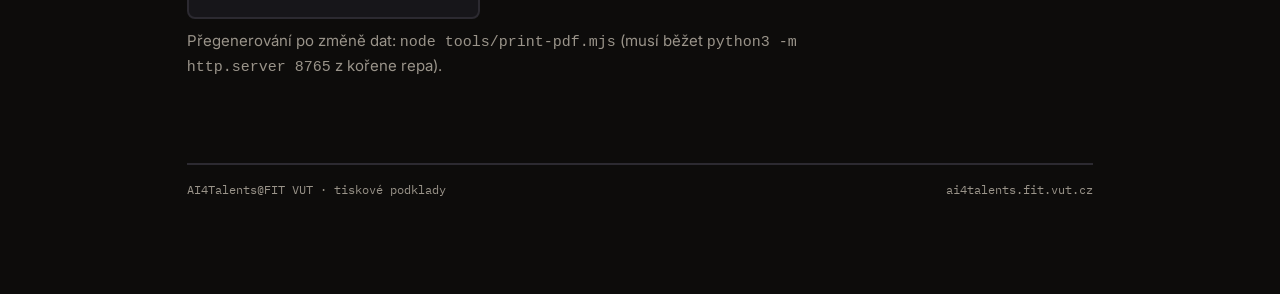
==== commit 3e41fa7e: "feat: hlavní trasa — router hub-Dijkstra (nearest stairwell, fixes the A213 funnel), main-path data " ====
--- a/print/index.html
+++ b/print/index.html
@@ -488,7 +488,7 @@
 
       // ------------------------------------------------------ stands editor --
 
-      var DEFAULT_STANDS = ['A101', 'C106', 'E103', 'C228', 'N105', 'R212'];
+      var DEFAULT_STANDS = ['A101', 'E103', 'C107', 'C106', 'C228', 'D106', 'A218', 'N105', 'R212'];
       var STORE_KEY = 'ai4t-stands';
 
       function loadStands() {
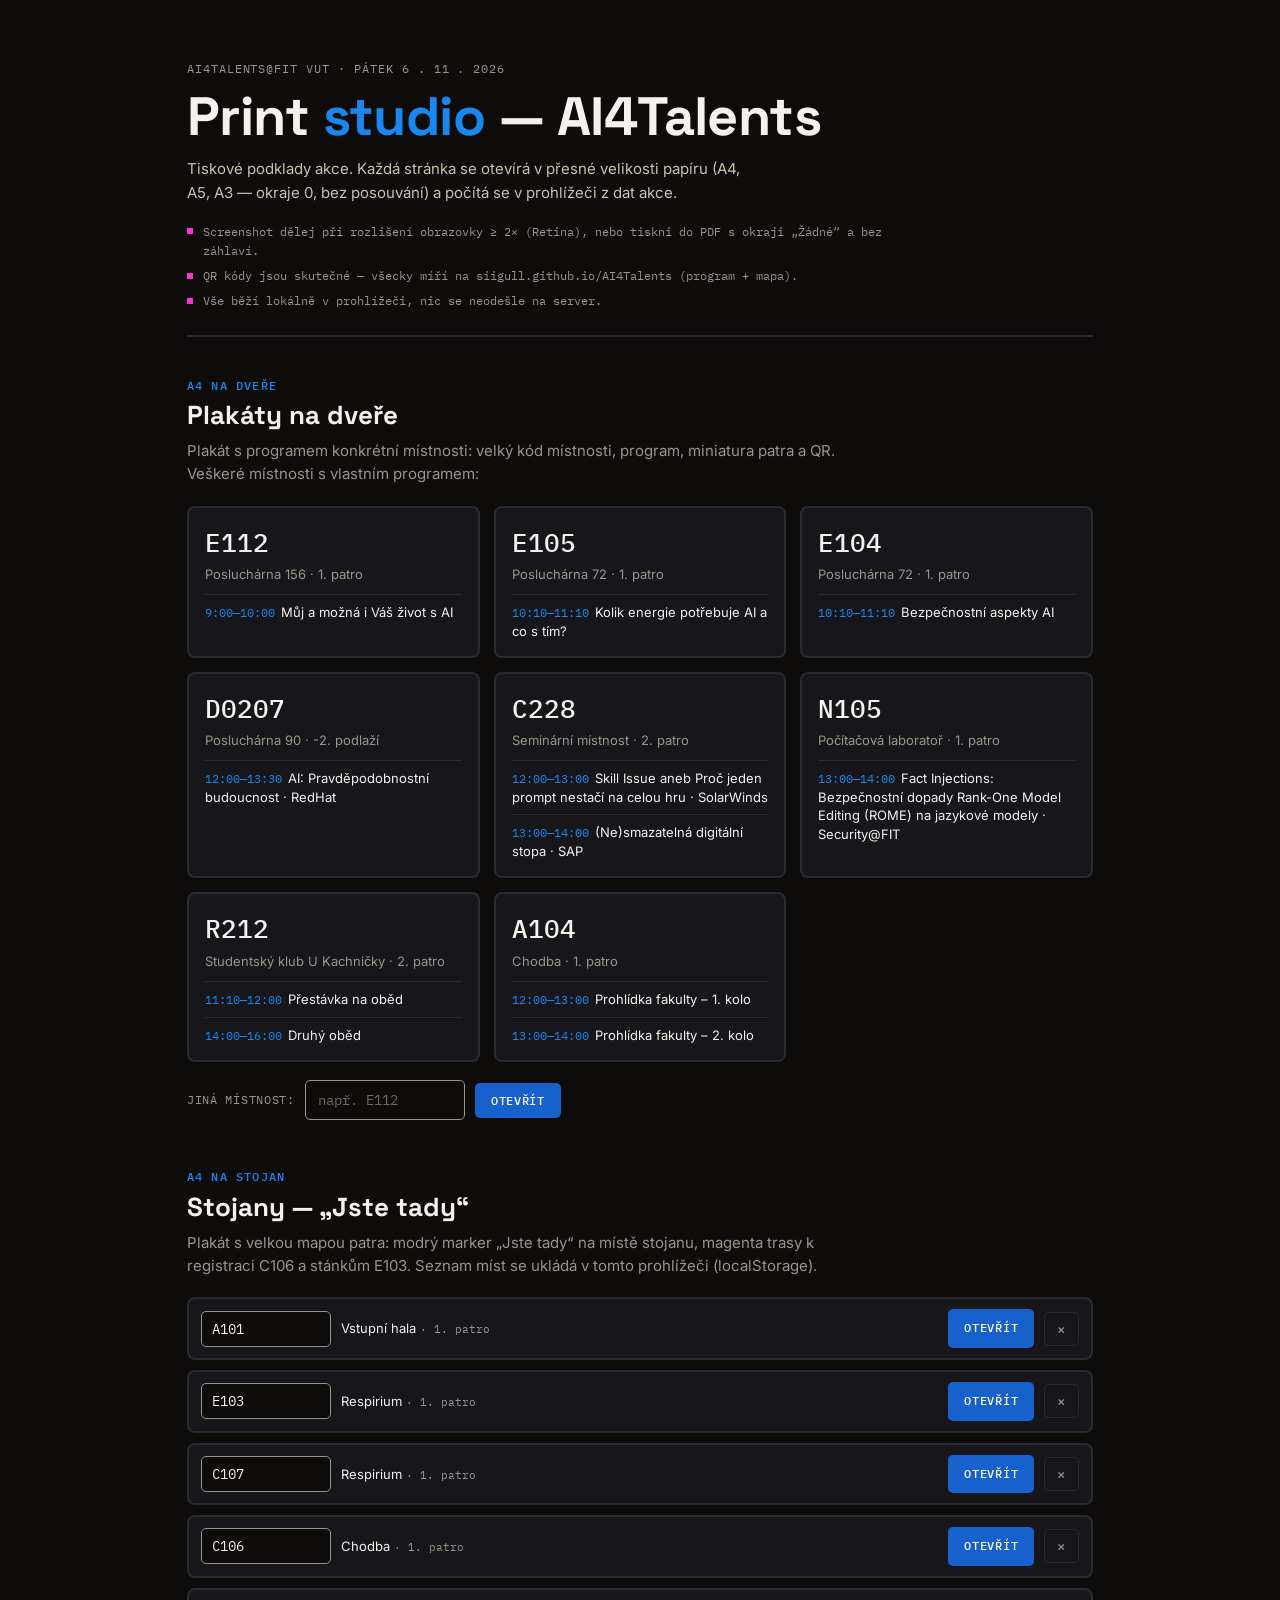
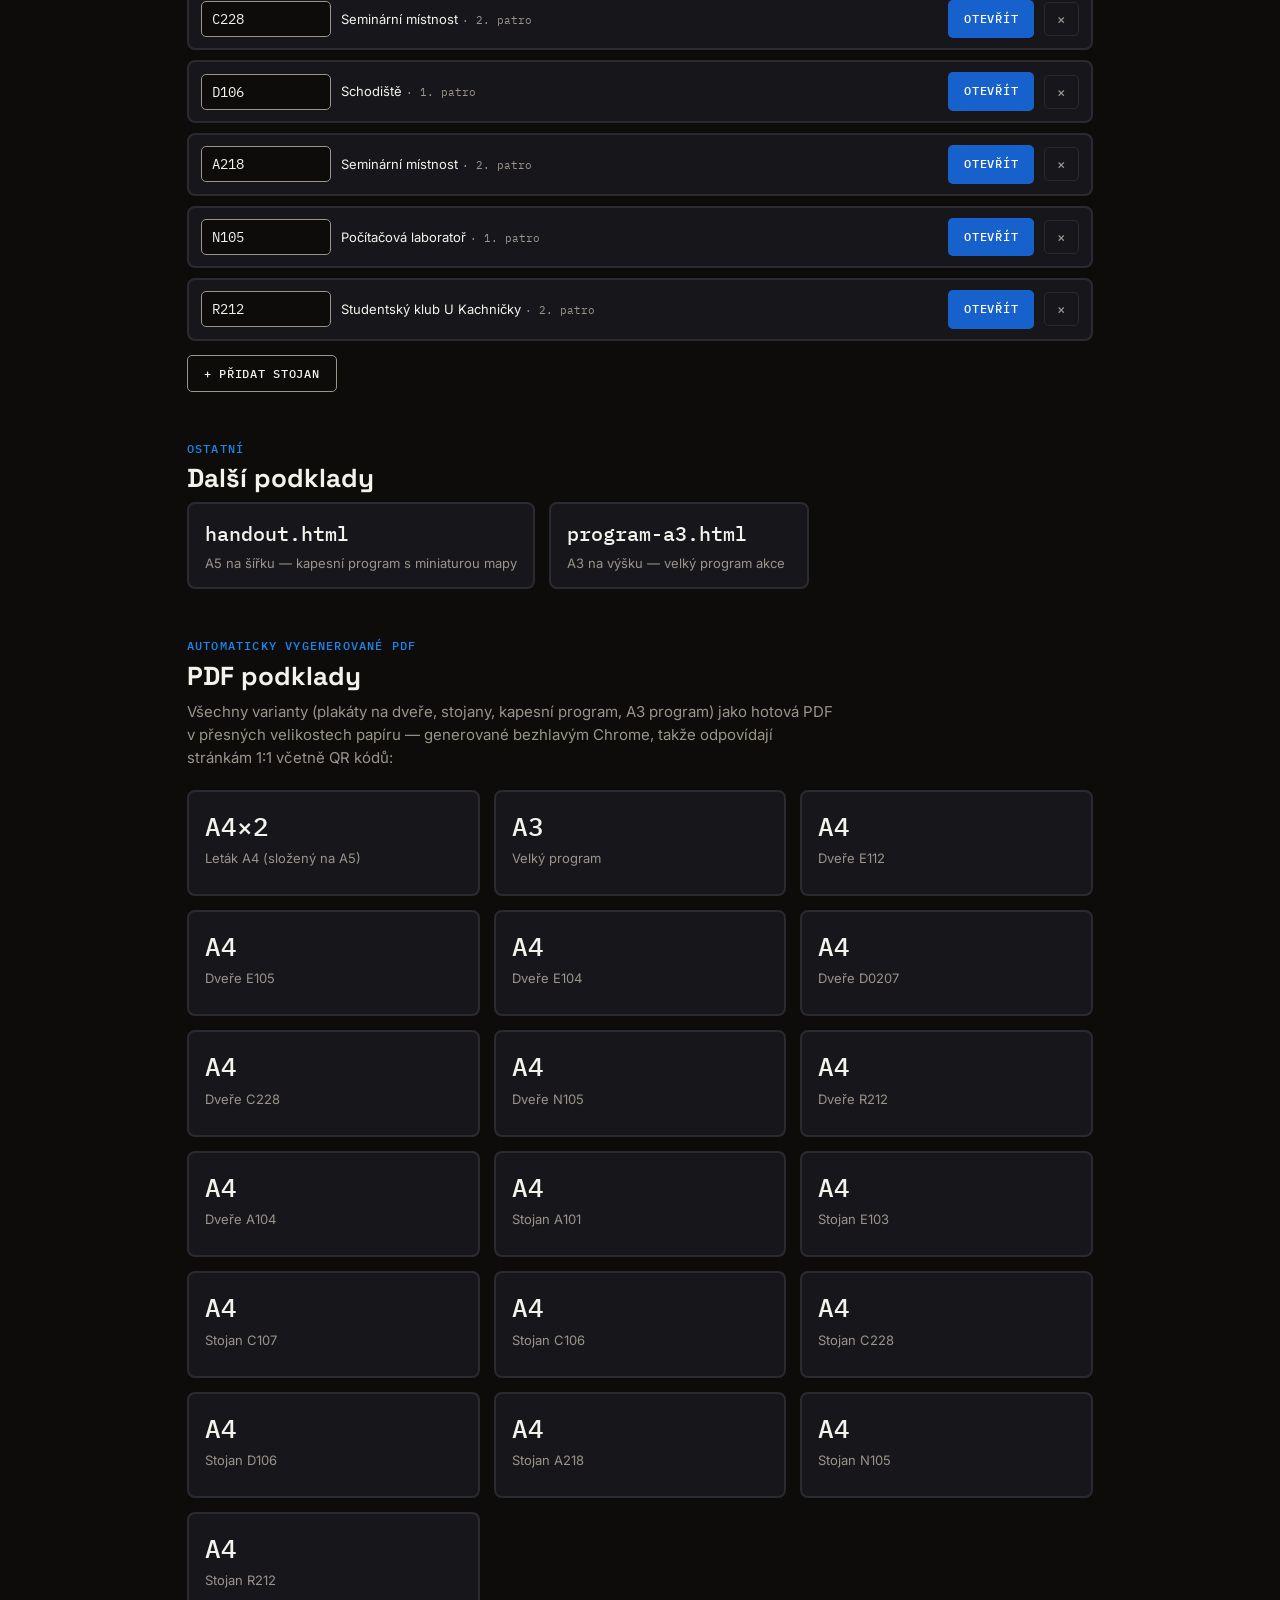
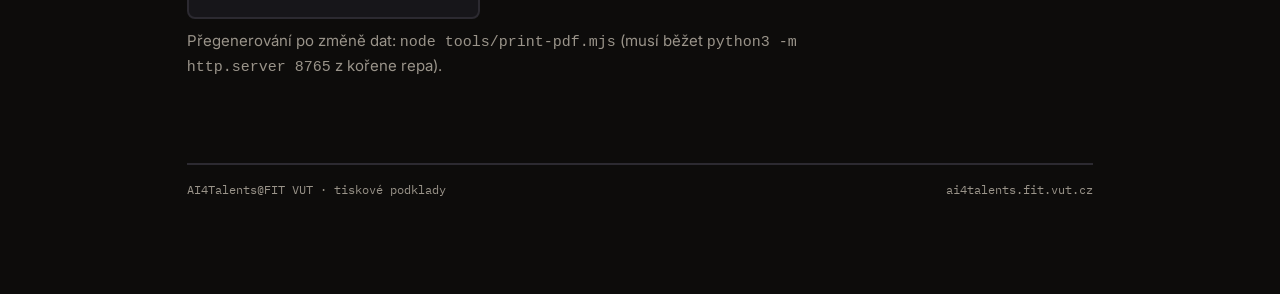
==== commit 2ebadb62: "chore: handout → 'Leták A4 (složený na A5)' naming; letak-a4.pdf; inspiration PDF stays local" ====
--- a/print/index.html
+++ b/print/index.html
@@ -621,7 +621,7 @@
       });
       // ----------------------------------------------------------- PDFs --
       var PDFS = [
-        ['../pdf/handout-a5.pdf', 'Kapesní program', 'A5'],
+        ['../pdf/letak-a4.pdf', 'Leták A4 (složený na A5)', 'A4×2'],
         ['../pdf/program-a3.pdf', 'Velký program', 'A3'],
       ].concat(DOOR_ROOMS.map(function (id) {
         return ['../pdf/door-' + id.toLowerCase() + '.pdf', 'Dveře ' + id, 'A4'];
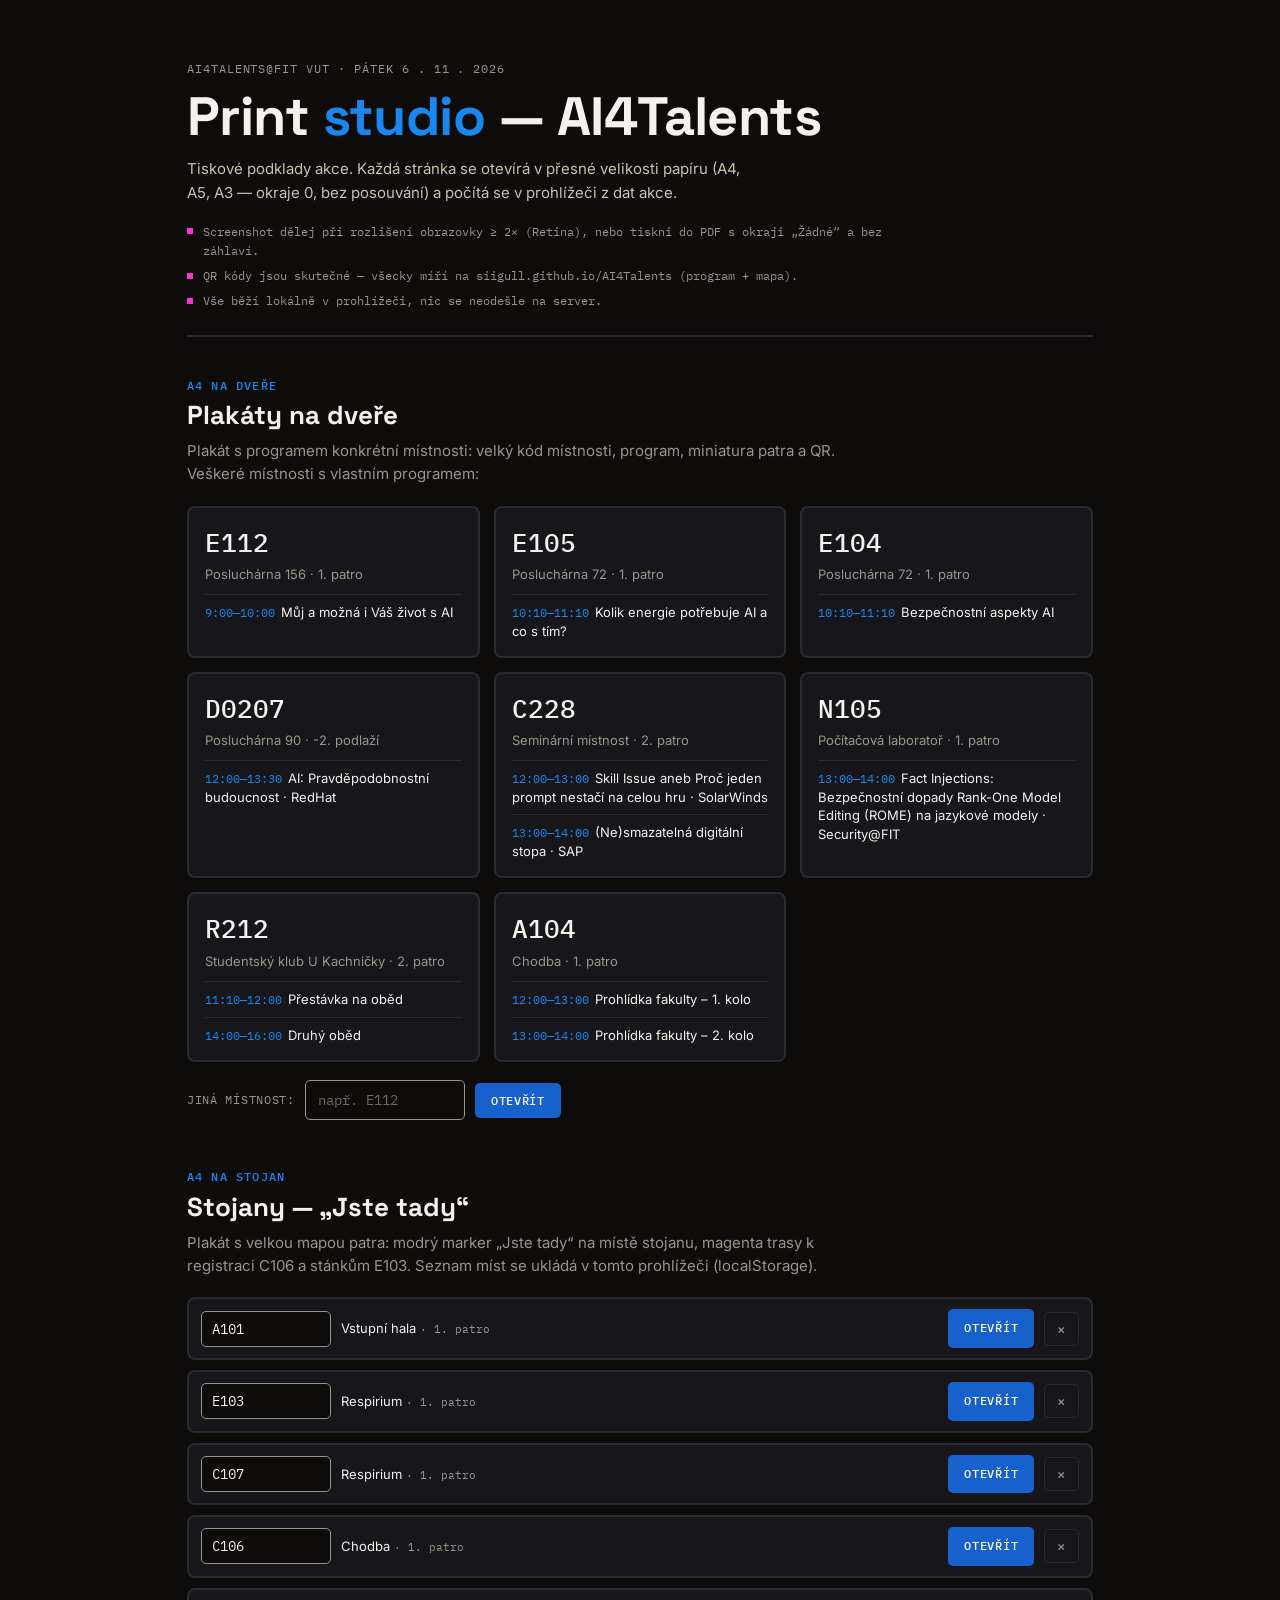
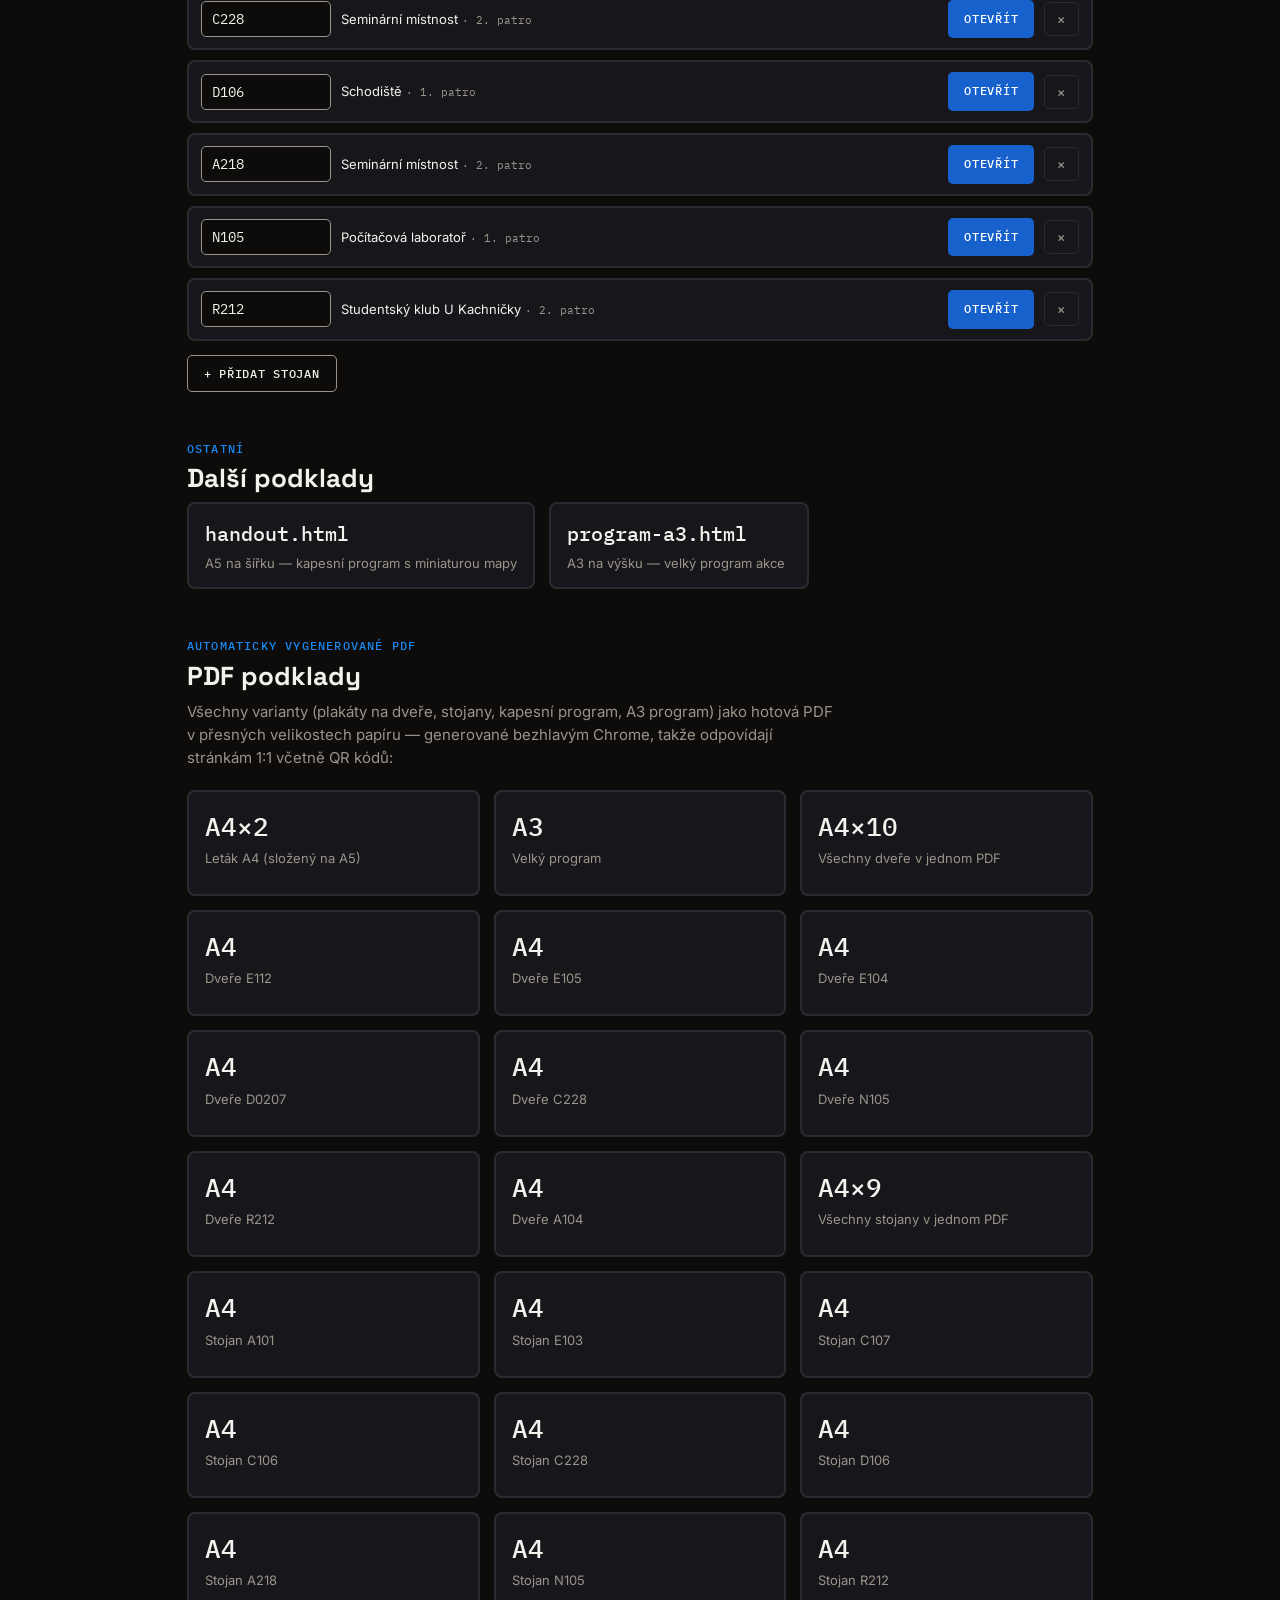
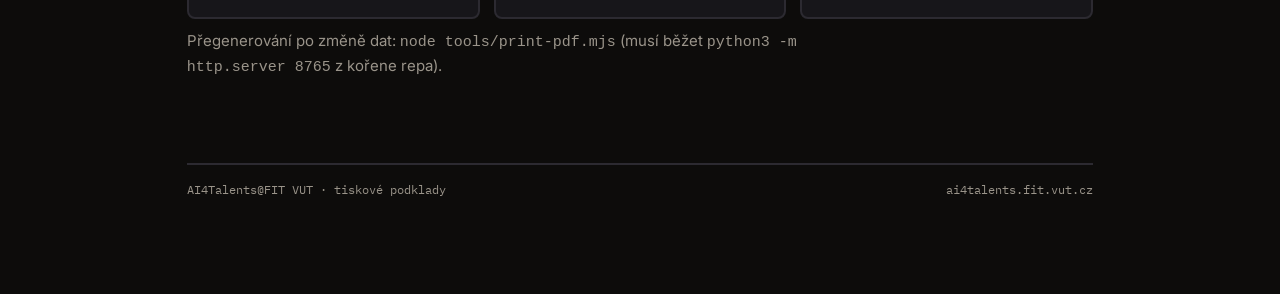
==== commit 19acdef9: "feat: A3 v6 = grid + detail cards (user-approved structure, no slicing); leták: lunch jako event-kar" ====
--- a/print/index.html
+++ b/print/index.html
@@ -623,9 +623,12 @@
       var PDFS = [
         ['../pdf/letak-a4.pdf', 'Leták A4 (složený na A5)', 'A4×2'],
         ['../pdf/program-a3.pdf', 'Velký program', 'A3'],
+        ['../pdf/doors.pdf', 'Všechny dveře v jednom PDF', 'A4×10'],
       ].concat(DOOR_ROOMS.map(function (id) {
         return ['../pdf/door-' + id.toLowerCase() + '.pdf', 'Dveře ' + id, 'A4'];
-      })).concat(loadStands().map(function (id) {
+      })).concat([
+        ['../pdf/stands.pdf', 'Všechny stojany v jednom PDF', 'A4×9'],
+      ]).concat(loadStands().map(function (id) {
         return ['../pdf/stand-' + id.toLowerCase() + '.pdf', 'Stojan ' + id, 'A4'];
       }));
       var pdfGrid = document.getElementById('pdf-grid');
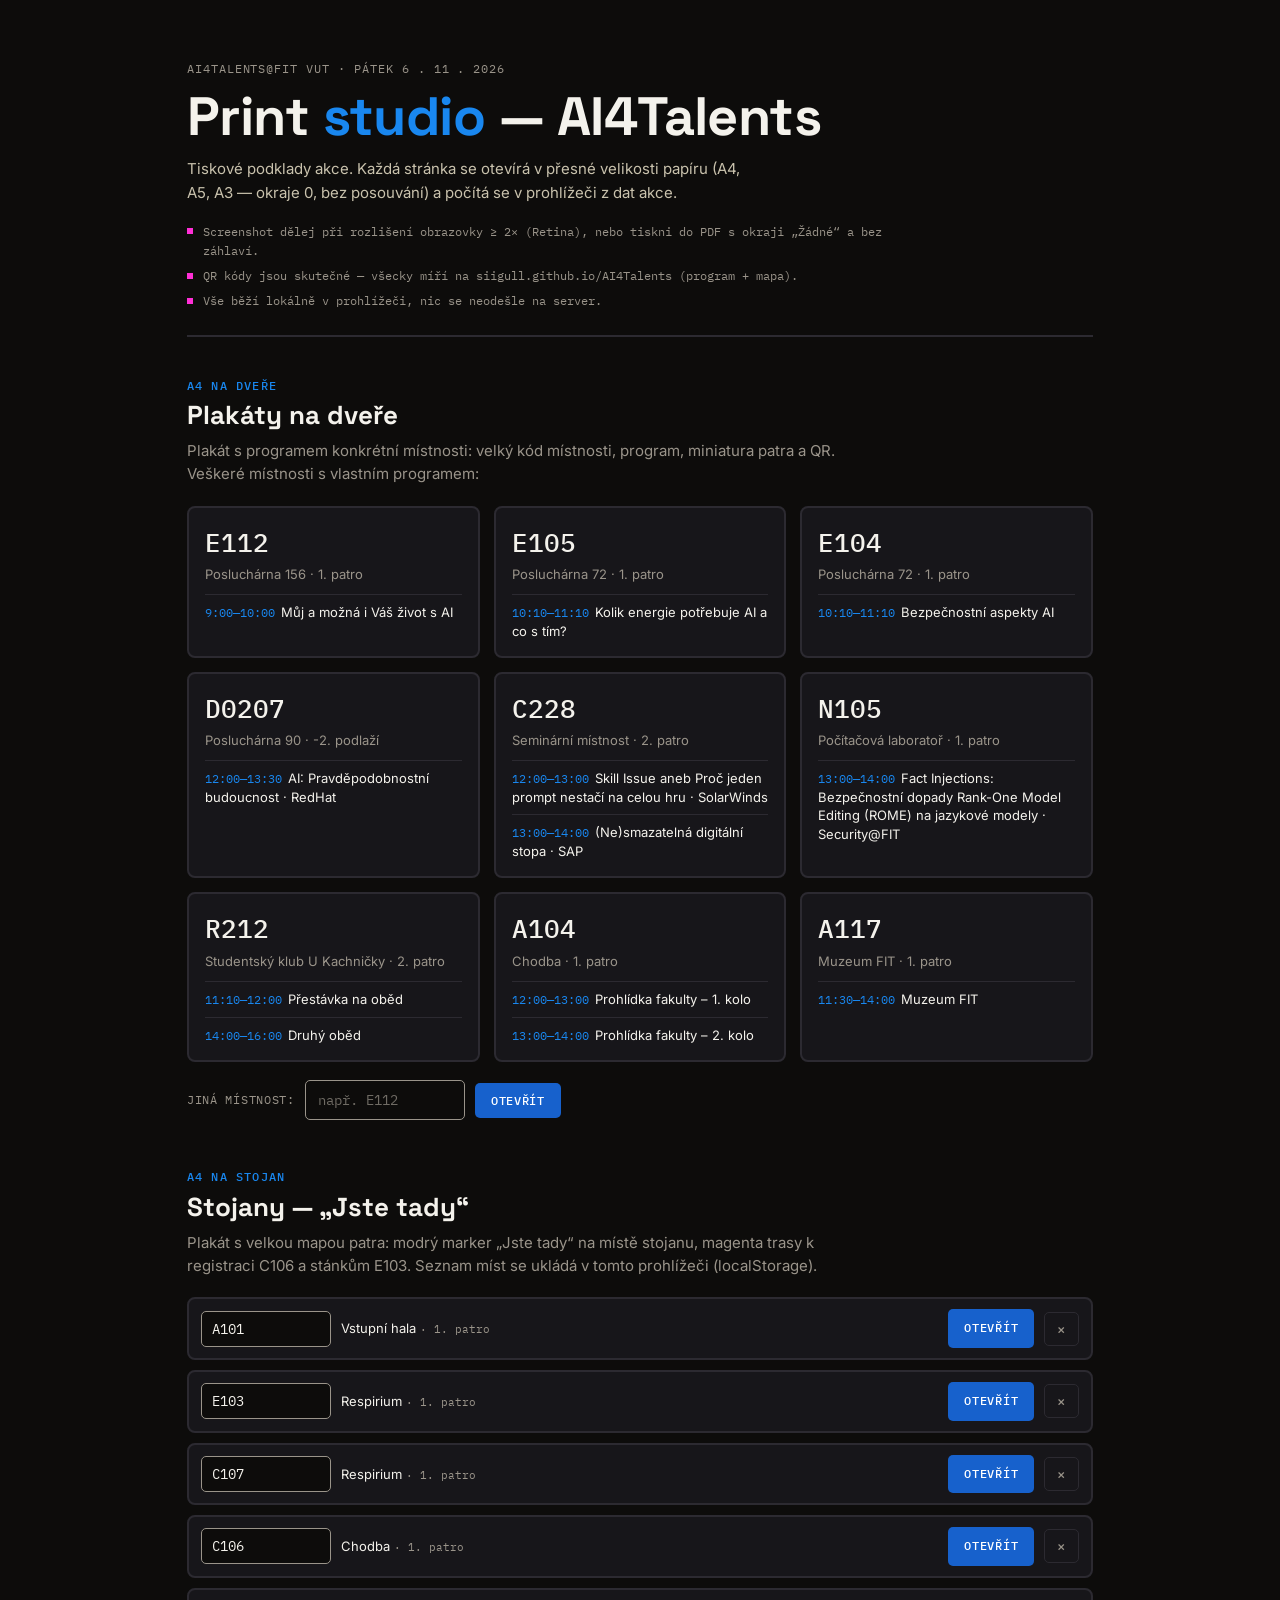
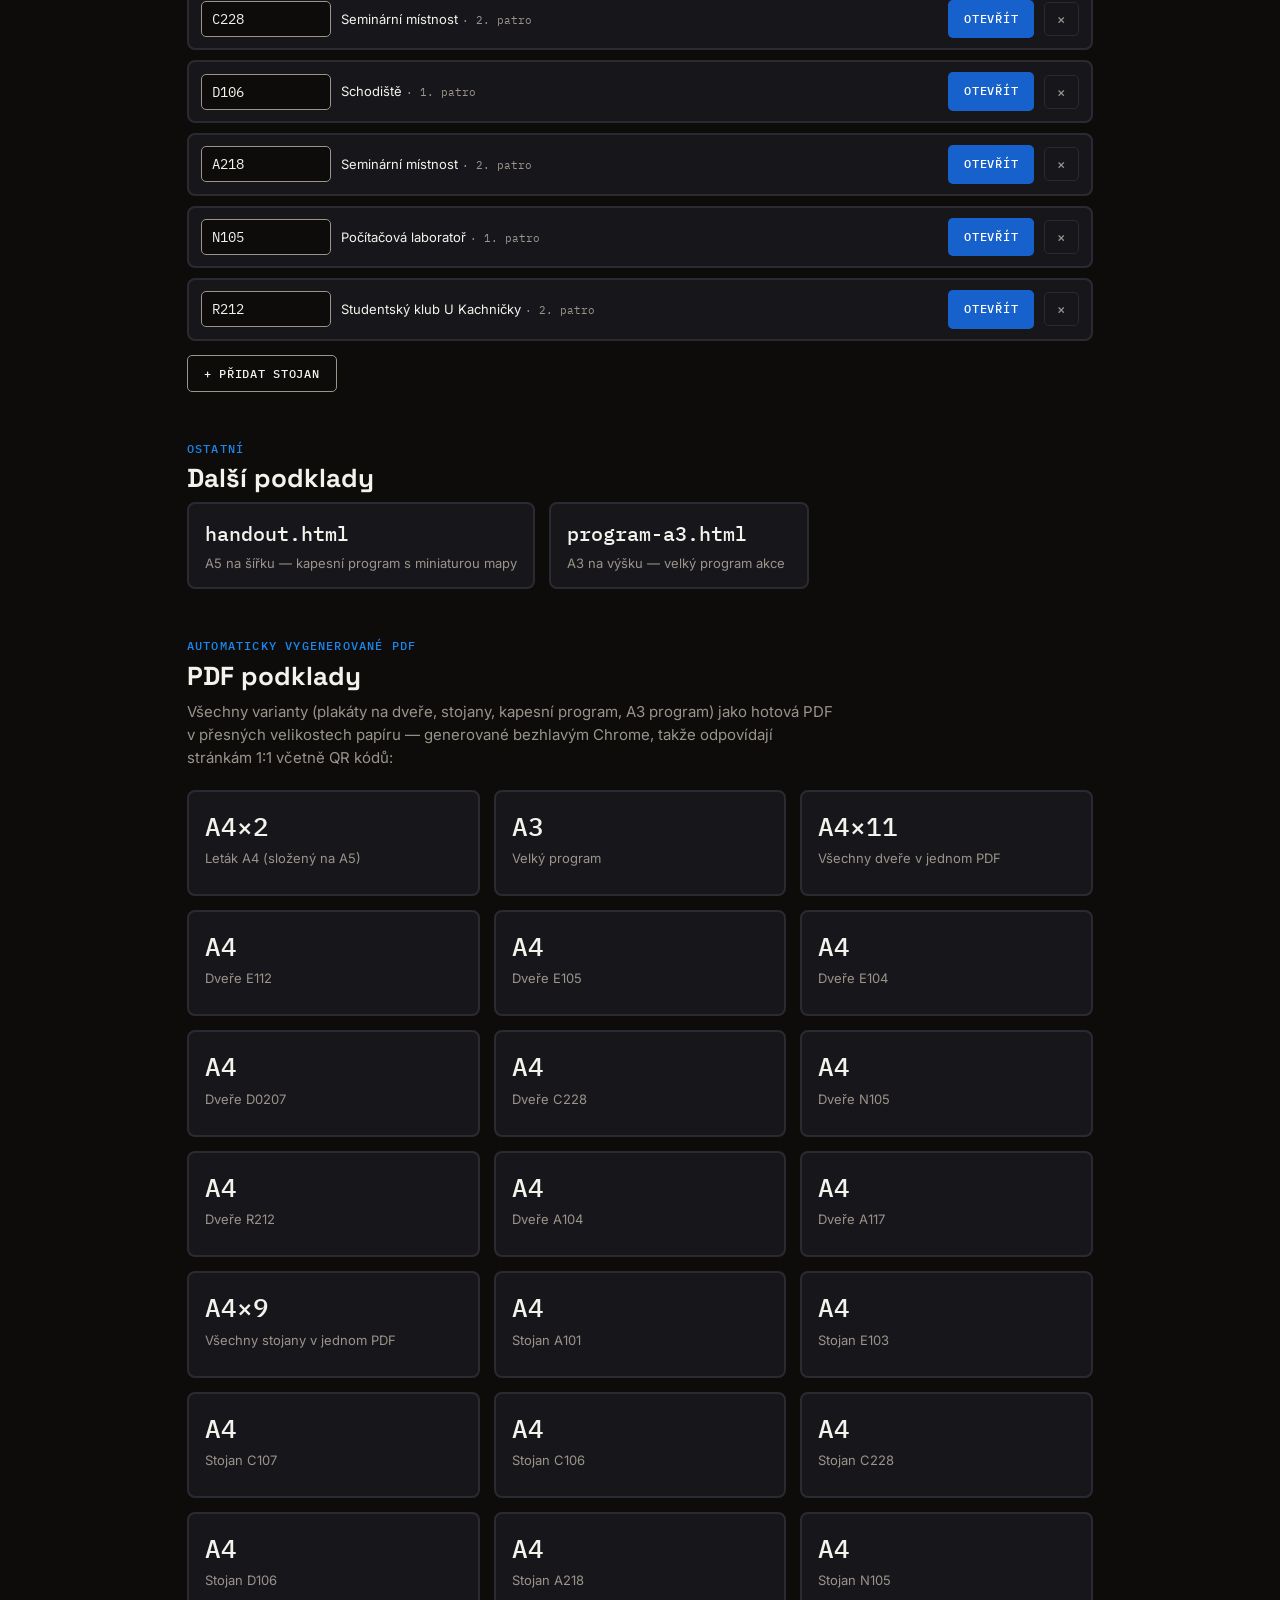
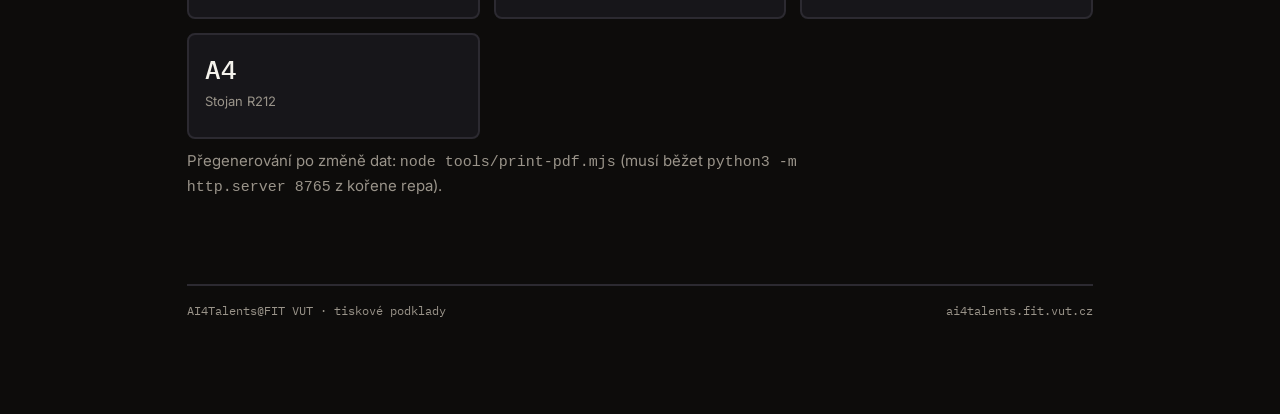
==== commit b5115a4c: "feat: Muzeum FIT (A117, 11:30–14:00) — nová zóna v programu: A3 řádek+karta, leták karta ve dvojici " ====
--- a/print/index.html
+++ b/print/index.html
@@ -445,7 +445,7 @@
       // -------------------------------------------------------- door grid --
 
       // Event rooms with their own programme (SPEC 4 door poster set).
-      var DOOR_ROOMS = ['E112', 'E105', 'E104', 'D0207', 'C228', 'N105', 'R212', 'A104'];
+      var DOOR_ROOMS = ['E112', 'E105', 'E104', 'D0207', 'C228', 'N105', 'R212', 'A104', 'A117'];
       var eventsByRoom = {};
       ((DATA.events && DATA.events.events) || []).forEach(function (ev) {
         (eventsByRoom[ev.room] = eventsByRoom[ev.room] || []).push(ev);
@@ -623,7 +623,7 @@
       var PDFS = [
         ['../pdf/letak-a4.pdf', 'Leták A4 (složený na A5)', 'A4×2'],
         ['../pdf/program-a3.pdf', 'Velký program', 'A3'],
-        ['../pdf/doors.pdf', 'Všechny dveře v jednom PDF', 'A4×10'],
+        ['../pdf/doors.pdf', 'Všechny dveře v jednom PDF', 'A4×11'],
       ].concat(DOOR_ROOMS.map(function (id) {
         return ['../pdf/door-' + id.toLowerCase() + '.pdf', 'Dveře ' + id, 'A4'];
       })).concat([
